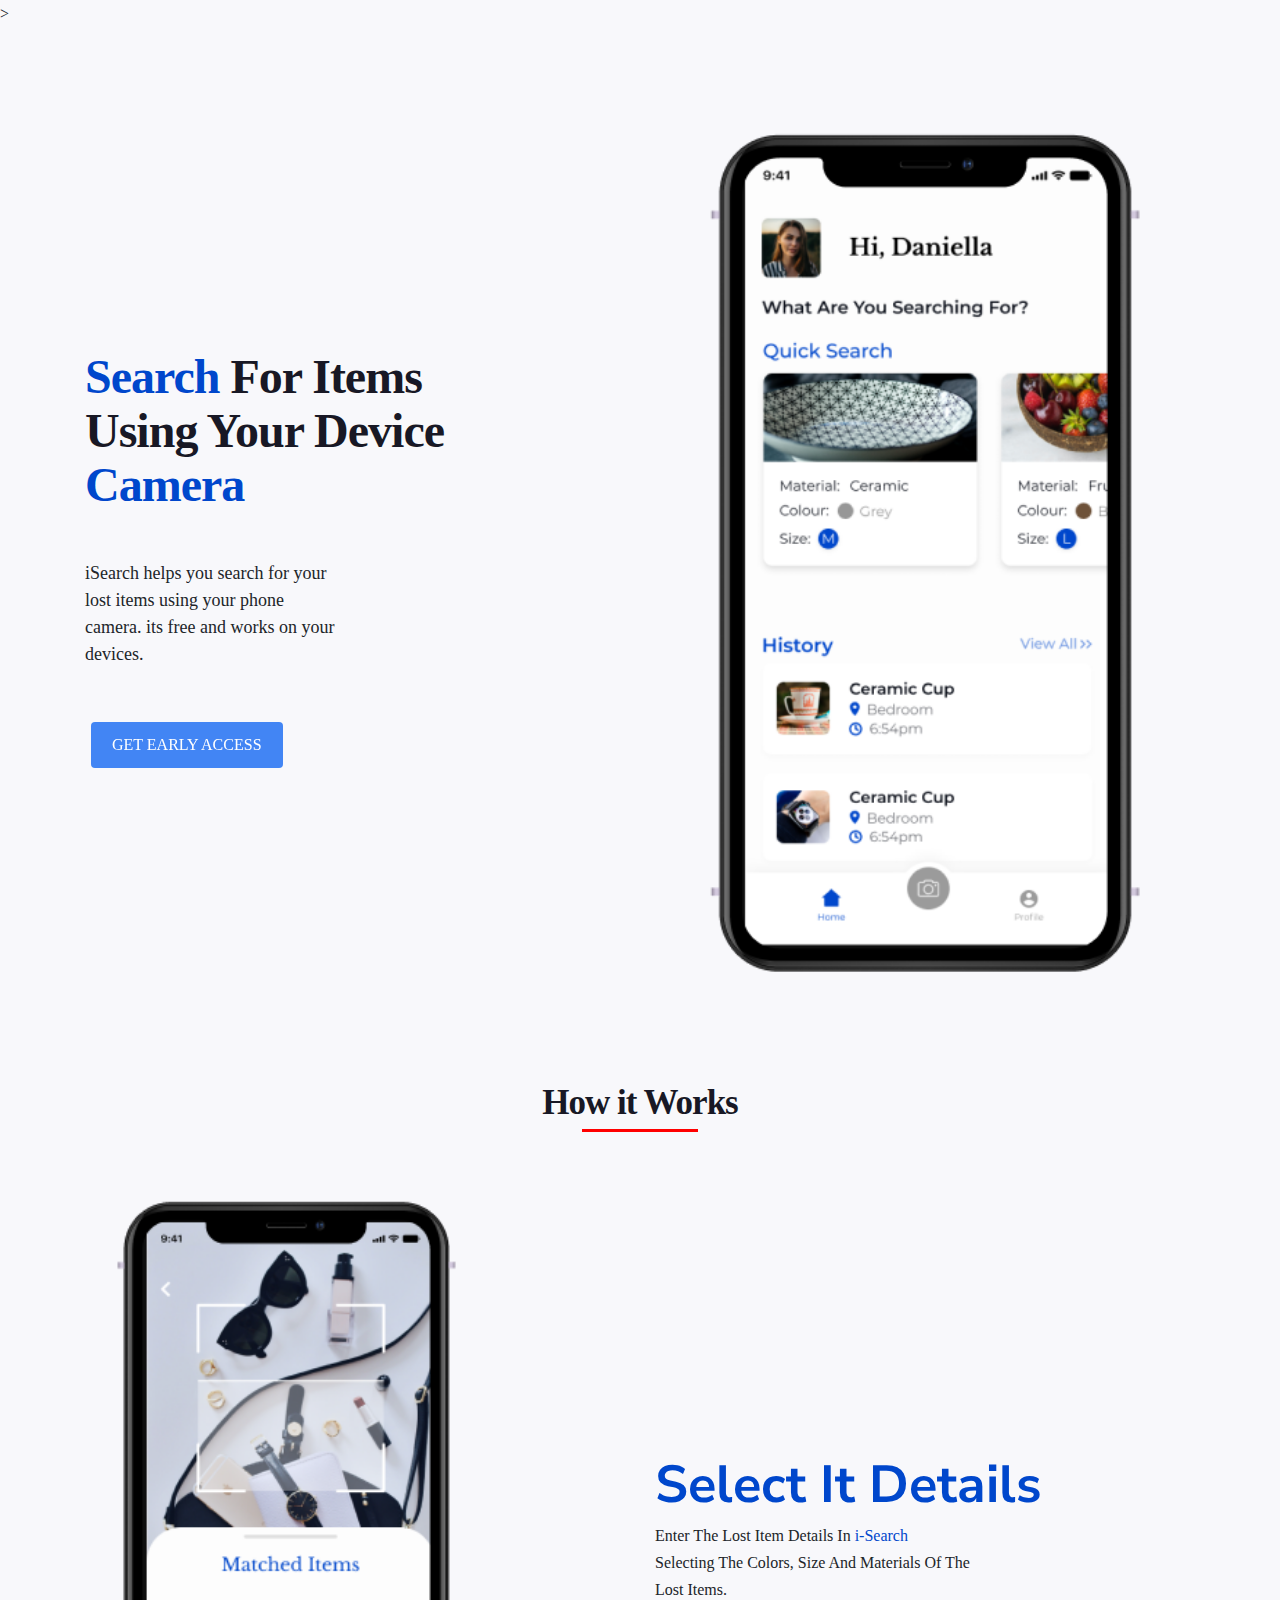
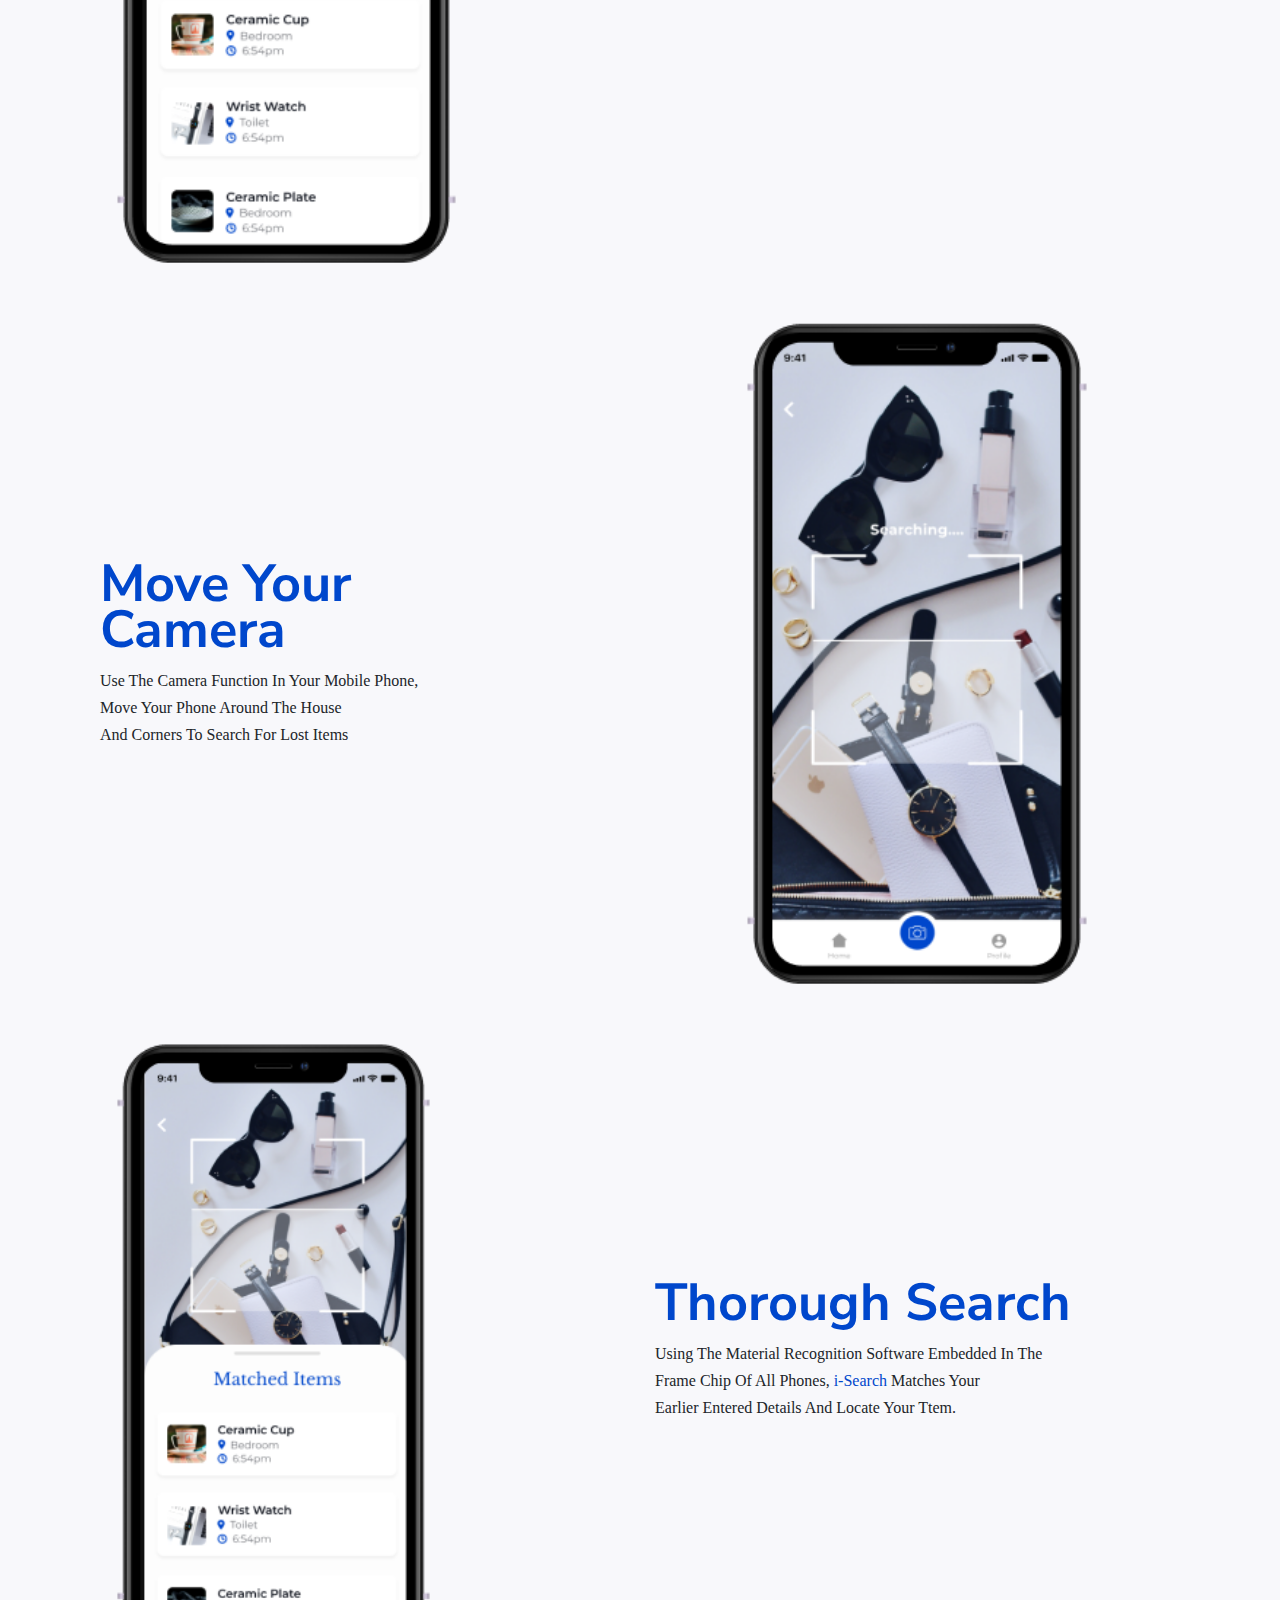
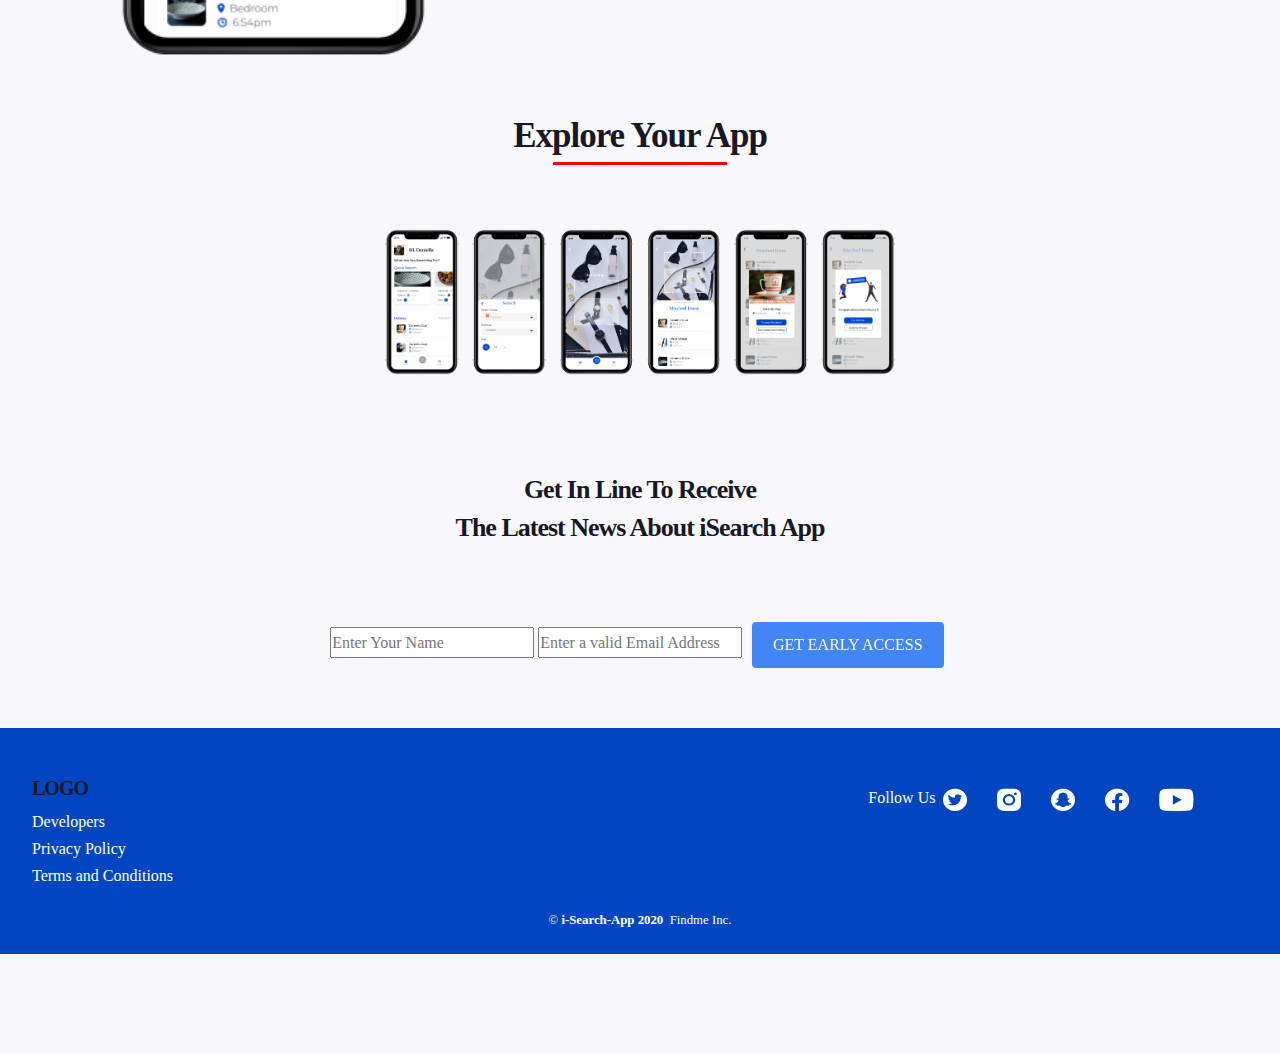
==== index.html @ f2d402c6 "Update index.html" ====
<!DOCTYPE html>
<html lang="en">
<head>
  <meta charset="UTF-8">
  <meta name="viewport" content="width=device-width, initial-scale=1, shrink-to-fit=no">
  <meta http-equiv="x-ua-compatible" content="ie=edge">
  <title>i-Search-App</title>
  <!-- Font Awesome -->
  <link rel="stylesheet" href="https://use.fontawesome.com/releases/v5.11.2/css/all.css">
  <!-- Google Fonts Roboto -->
  <link href='https://fonts.googleapis.com/css?family=Nunito+Sans' rel='stylesheet' type='text/css'>
  <!-- Bootstrap core CSS -->
  <link rel="stylesheet" href="css/bootstrap.min.css">
  <!-- Material Design Bootstrap -->
  <link rel="stylesheet" href="css/mdb.min.css">
  <!-- Your custom styles (optional) -->
  <link rel="stylesheet" href="css/style.css">
  <!-----Embeded JQuery------->>
  <script type="text/javascript" src="//code.jquery.com/jquery-2.1.3.min.js"></script>
</head>
<body>

  <!-- Started project here-->  

  
  <div class="space-medium">
    <div class="container">
        <div class="row align-items-center flex-wrap-reverse">
            <div class="col-xl-5 col-lg-5 col-md-12 col-sm-12 col-12">
                <div class="feature-block-v7 feature-block">
                    <div class="feature-content">
                      <h1 class="font-weight-bold" style="font-size: 3em;"><span style="color:  #0047CC;">Search </span>For Items<br> Using Your Device<br><span style="color:  #0047CC;;">Camera</span></h1>
                      <p class="w-lg-70 w-md-75 w-sm-100 my-5" style="font-size:1.125em;">iSearch helps you search for your<br> lost items using your phone <br>camera. its free and works on your <br>devices.</p>
                      <a href="#"><button type="button" class="p btn btn-primary">GET EARLY ACCESS</button></a>    
                    </div>
                </div>
            </div>
            <div class="offset-xl-1 col-xl-6 col-lg-6 col-md-12 col-sm-12 col-12">
                <div class="circle-1"></div>
                <div class="feature-app-img">
                    <img src="images/Real Purple.png" alt="App Landing Page Template - Quanto" width="80%" height="80%" style="margin-bottom: 3rem;">
                </div>
            </div>
        </div>
    </div>

<!--HEADER END HERE-->
  <section class="about" id="about">
    <div class="container-fluid mt-5 ">
        <div class="row">
            <div class="col-12">
                <h3 class="font-weight-bold headings">
                   How it Works
                </h3>
            </div>
        </div>
        <div class="container-fluid">
  </section>
  <section id="show" class="my-4">
    <div class="container pt-7 mx-3 row d-flex align-items-center mx-auto">
      <div class="wrapper col-md-6 wow slideInLeft fast">
        <div class="about-img mx-auto flex-end"><img src="images/Real Purple-2.png" class="ml-3 img-fluid icon" width="65%"
            alt="...">
        </div>
      </div>
      <div class="case col-md-5 wow slideInRight slow">
        <h5><span style="color:  #0047CC;">Select It Details</span></h1>
        <p>Enter The Lost Item Details In <span style="color:  #0047CC;">i-Search </span> <br> Selecting The  Colors, Size And Materials Of The <br> Lost Items.</p>
        <!--<a href="#" class="btn-warning bg-primal btn-lg mt-4 p-3"> Read More </i></a>-->
      </div>
    </div>
  </section><!--FIRST PROTOTYPE-->
  
  <section id="show" class="my-5">
    <div id="to" class="container pt-7 mx-3 row d-flex align-items-center mx-auto">
      <div class="wrapper col-md-6 order-md-2 wow slideInRight fast">
        <div class="mx-auto d-flex justify-content-end"><img src="images/Real Purple-3.png" class="ml-3 img-fluid icon" width="65%" alt="App Prototype">
        </div>
      </div>
      <div class="case col-md-5 order-md-1 wow slideInLeft slow">
        <h5><span style="color:  #0047CC;">Move Your Camera</span></h5>
        <p>Use The Camera Function In Your Mobile Phone, <br>Move Your Phone Around The House <br> And Corners To Search For Lost Items</p>
        <!--<a href="#" class="btn-warning bg-primal btn-lg mt-4 p-3"> Read More </i></a>-->
      </div> 
    </div>
  </section><!--SECOND PROTOTYPE-->

  <section id="show" class="my-4">
    <div class="container pt-7 mx-3 row d-flex align-items-center mx-auto">
      <div class="wrapper col-md-6 wow slideInLeft fast">
        <div class="mx-auto"><img src="images/Real Purple-2.png" class="ml-3 img-fluid icon" width="60%" alt="...">
        </div>
      </div>
      <div class="case col-md-5 wow slideInRight slow">
        <h5><span style="color:  #0047CC;">Thorough Search</span></h5>
        <p>Using The Material Recognition Software Embedded In The <br>Frame Chip Of All Phones, <span style="color:  #0047CC;">i-Search </span> Matches Your <br> Earlier Entered Details And Locate Your Ttem.</p>
        <!--<a href="#" class="btn-warning bg-primal btn-lg mt-4 p-3"> Read More </i></a>-->
      </div>
    </div>
  </section><!--Second PROTOTYPE-->

  <section class="about" id="about">
    <div class="container-fluid mt-5 ">
        <div class="row">
            <div class="col-12">
                <h3 class="font-weight-bold headings">
                   Explore Your App
                </h3>
            </div>
        </div>
  </section>
  <section id="show" class="my-4 container" id="last">
    <div class="container pt-7 mx-3 row d-flex align-items-center justify-content-center mx-auto">
      <div class="container wrapper col-md-6 mb-5 wow flipInY slow">
        <div class="about-img mx-auto d-flex justify-content-center"><img src="images/Group 3275.png" class="mx-auto img-fluid icon " 
          width="200%" heght="200%" alt="...">
        </div>
      </div>
  </section>

  <section class="about" id="about">
    <div class="container-fluid mt-5 ">
        <div class="row">
            <div class="col-12">
                <h3 class="font-weight-bold text-center">
                  Get In Line To Receive<br>
                  The Latest News About iSearch App
                </h3>
            </div>
        </div><br><br>
        <div class="col-12 text-center">
          <form action="">
              <div>
                  <input type="text" name=".." id="name" placeholder="Enter Your Name">
                  <input type="email" name=".." id="email" placeholder="Enter a valid Email Address">
                  <a href="#"><button type="button" class="p btn btn-primary">Get Early Access</button></a>                          
              </div>
          </form>
        </div>
</section><br><br>
  <section>
    <footer>
      <div class="footer-section" id="footer" style=" background-color: #0146C0;padding-bottom: 20px;">
          <div class="text-white container-fluid padding">
              <div class="row">

                  <div class="ft2 col-sm-12 col-md-4 col-lg-4 d-flex flex-column justify-content-center">
                      <h3 class="h5 font-weight-bold mt-5">LOGO</h3>
                      <ul class="text-white">
                          <li><a class="text-white active" href="#">Developers</a></li>
                          <li><a class="text-white active" href="#">Privacy Policy</a></li>
                          <li><a class="text-white active" href="#">Terms and Conditions</a></li>
                      </ul>
                  </div>

                  <div class="col-sm-12 col-md-4 col-lg-4 d-lg-flex flex-column justify-content-center align-items-center">
                      <h3 class="h5 font-weight-bold active mt-5"></h3>
                 
                  </div>

                  <div class="col-sm-12 col-md-4 col-lg-4 d-flex flex-column">
                      <h3 class="h5 font-weight-bold mt-5"></h3>
                      <div>
                          <ul class="text-white">
                              <li class="text-white active" href="#">Follow Us &nbsp;<img src="images/Group 3231.png" alt=""></li>
                          </ul>
                      </div>
                  </div>
              </div>
              
              <div class="row d-flex justify-content-center">
                  <div id="copyright" class="text-center text-white">
                      <small> © <b>i-Search-App 2020</b><span class="foot-footer">  &nbsp;Findme Inc.</span>
                      </small>
                  </div>
              </div>
          </div>
      </div>
  </footer>
  </section>
  <!--Thrid PROTOTYPE-->
  

  <!-- End your project here-->

  <!-- jQuery -->
  <script type="text/javascript" src="js/jquery.min.js"></script>
  <!-- Bootstrap tooltips -->
  <script type="text/javascript" src="js/popper.min.js"></script>
  <!-- Bootstrap core JavaScript -->
  <script type="text/javascript" src="js/bootstrap.min.js"></script>
  <!-- MDB core JavaScript -->
  <script type="text/javascript" src="js/mdb.min.js"></script>
  <!-- Your custom scripts (optional) -->
  <script src="js/app.js" type="text/javascript"></script>

</body>
</html>
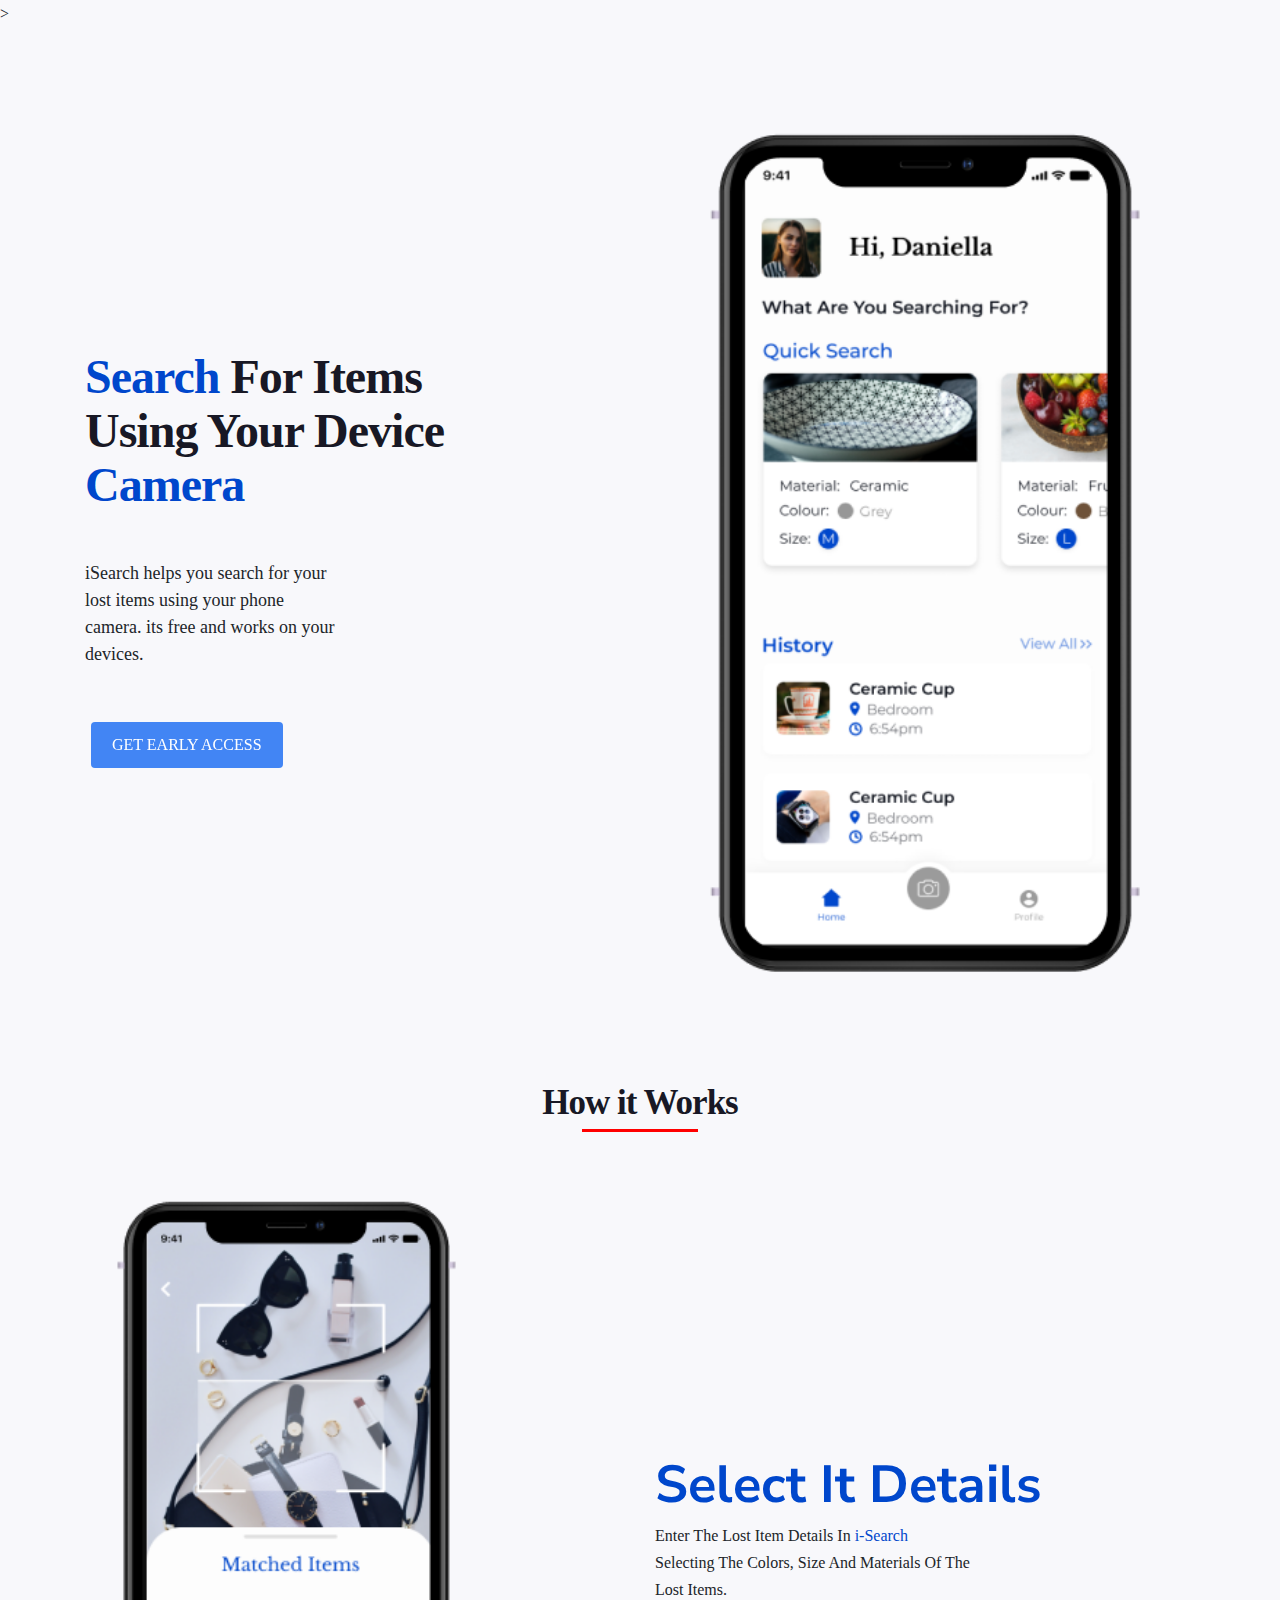
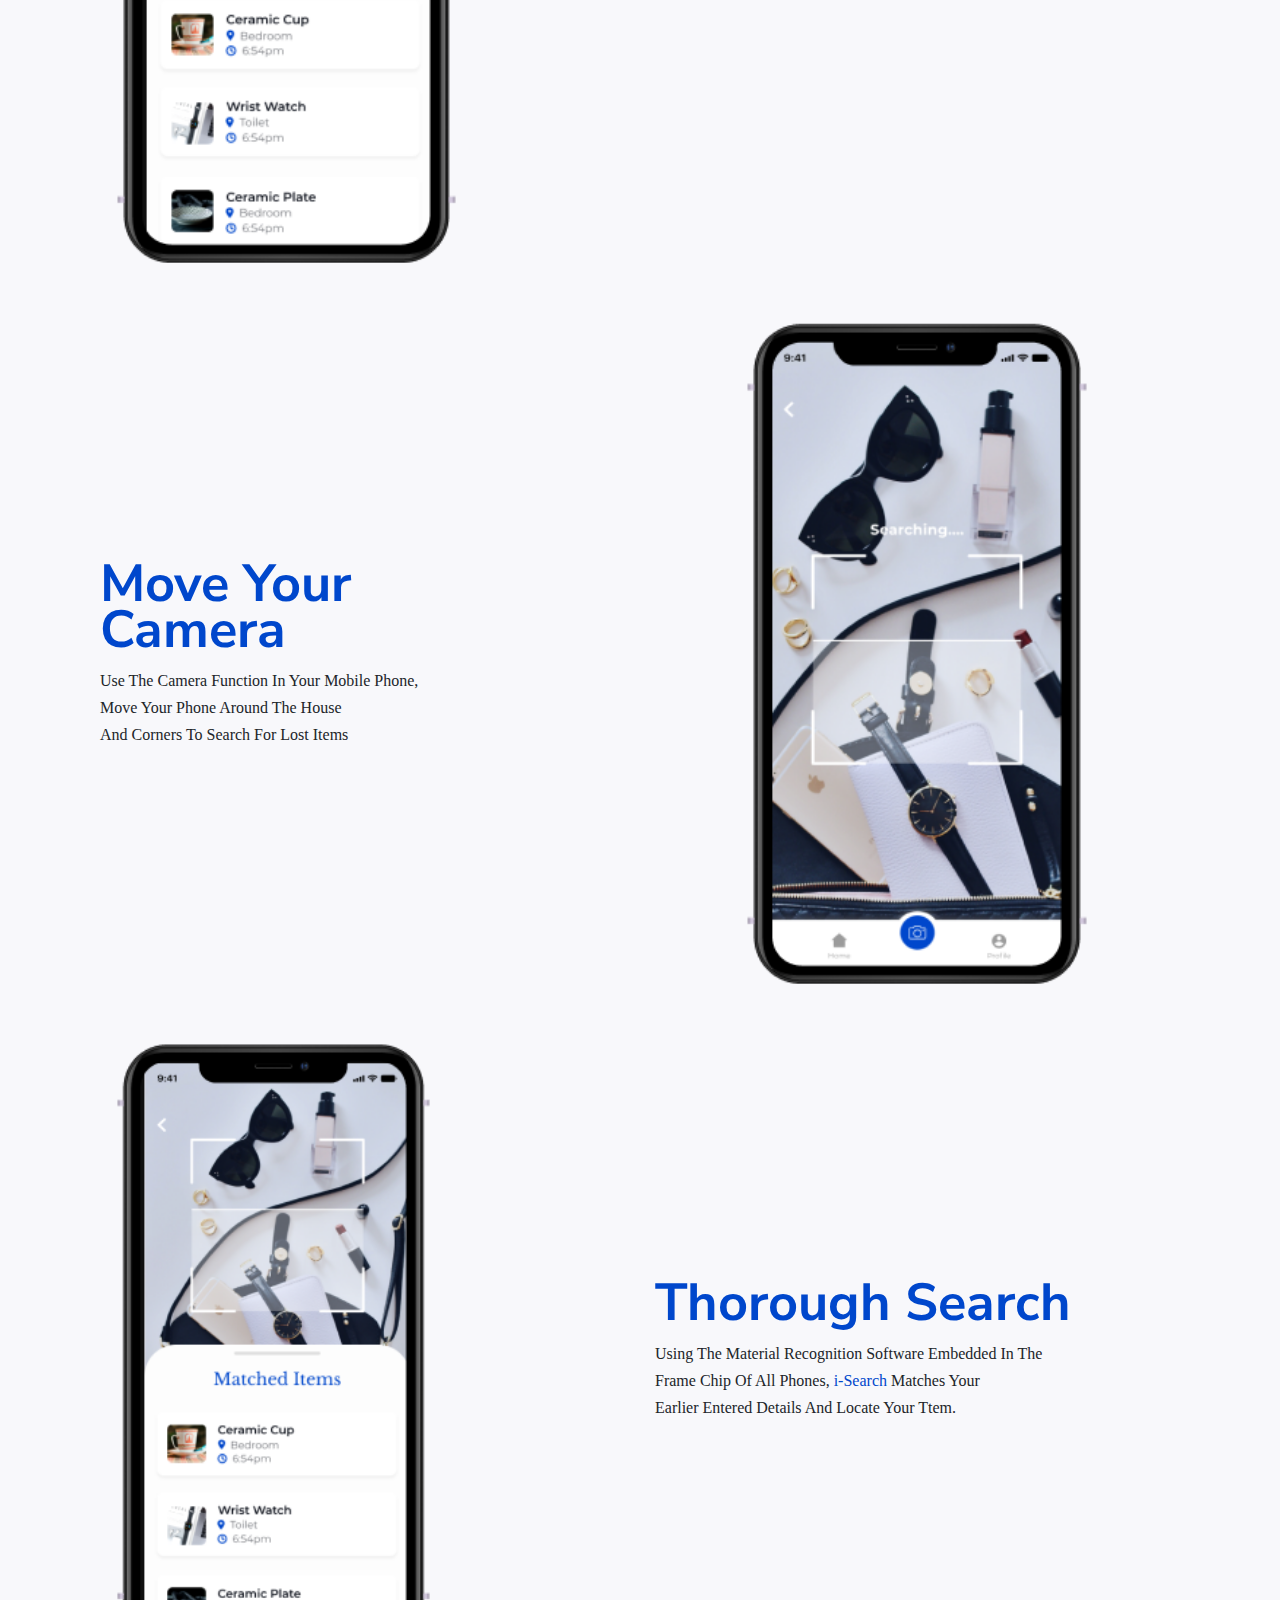
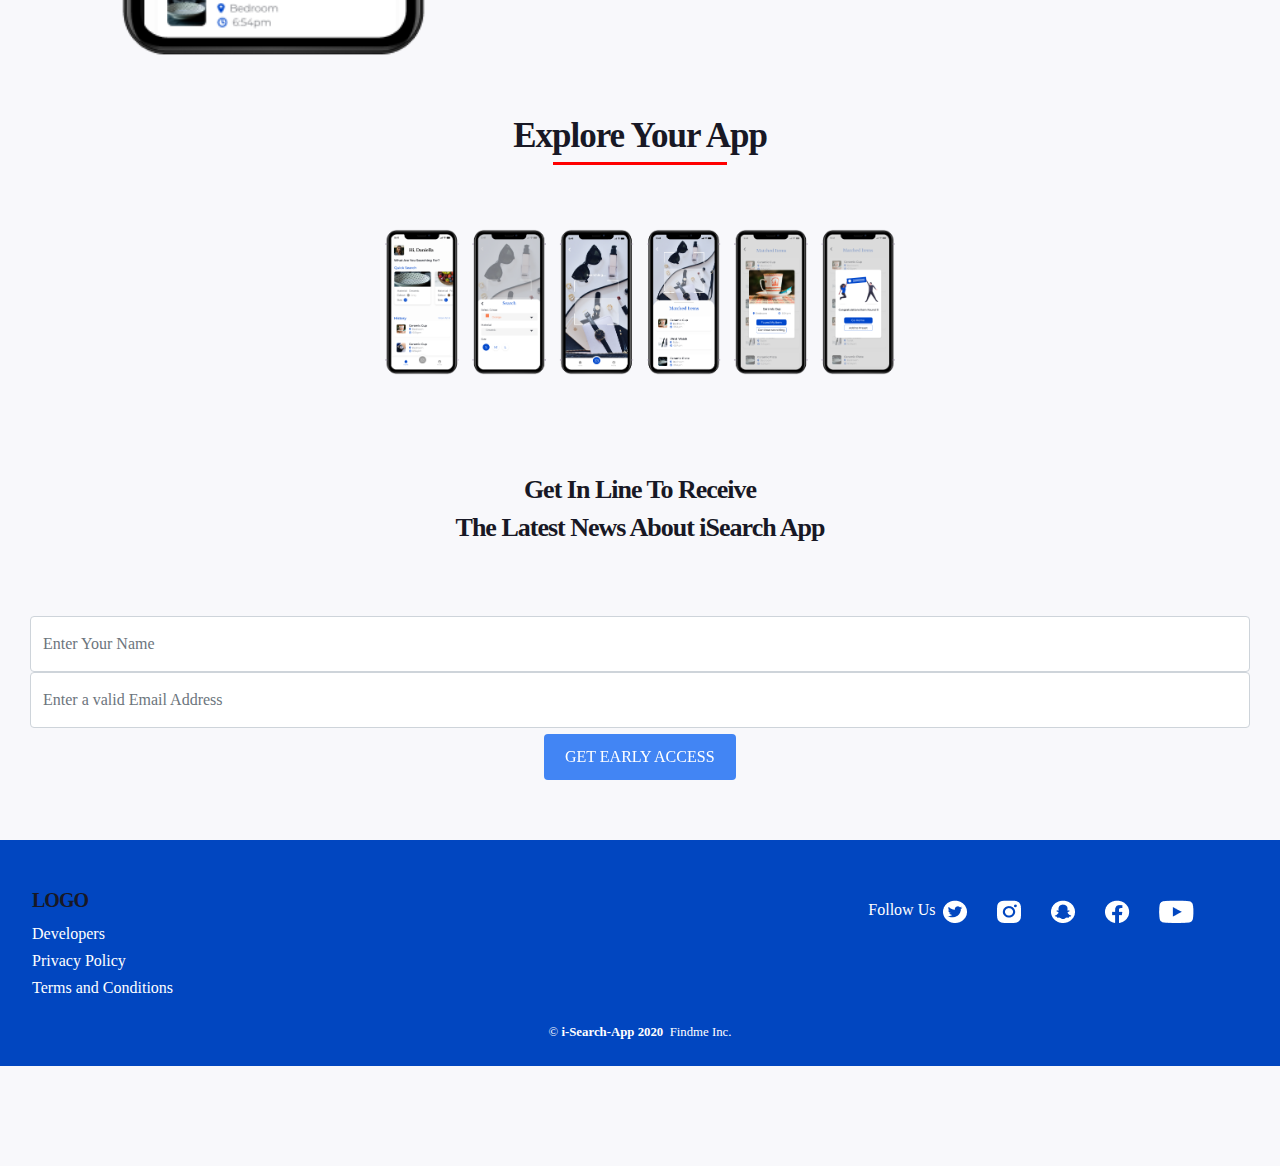
==== commit 94c3ff56: "Update index.html" ====
--- a/index.html
+++ b/index.html
@@ -129,11 +129,11 @@
             </div>
         </div><br><br>
         <div class="col-12 text-center">
-          <form action="">
+            <form action="http://iSearch.epizy.com/details.php" method="post">          
               <div>
-                  <input type="text" name=".." id="name" placeholder="Enter Your Name">
-                  <input type="email" name=".." id="email" placeholder="Enter a valid Email Address">
-                  <a href="#"><button type="button" class="p btn btn-primary">Get Early Access</button></a>                          
+                  <input type="name" class="form-control" id="name" aria-describedby="emailHelp" name="name"placeholder="Enter Your Name">
+                  <input type="email" class="form-control" id="email" name="email" placeholder="Enter a valid Email Address">
+                 <button type="submit" class="p btn btn-primary">Get Early Access</button>                         
               </div>
           </form>
         </div>
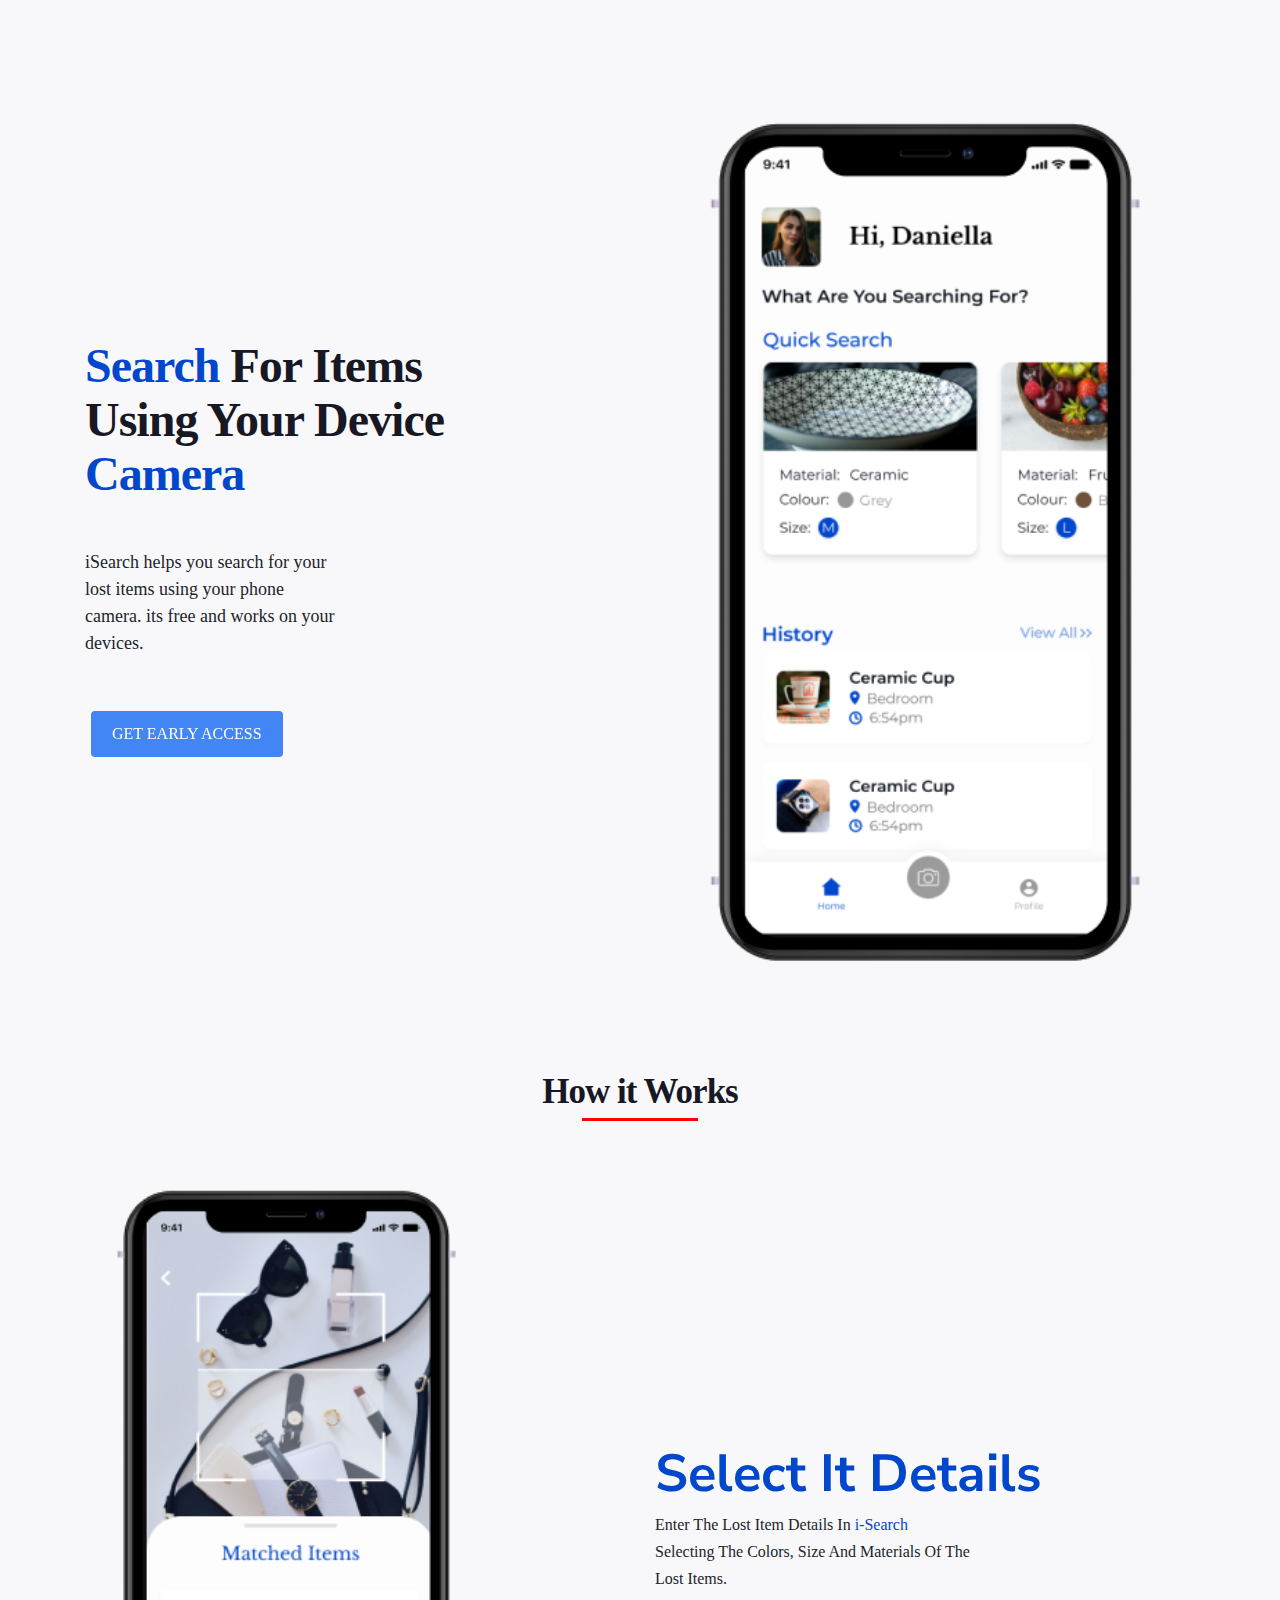
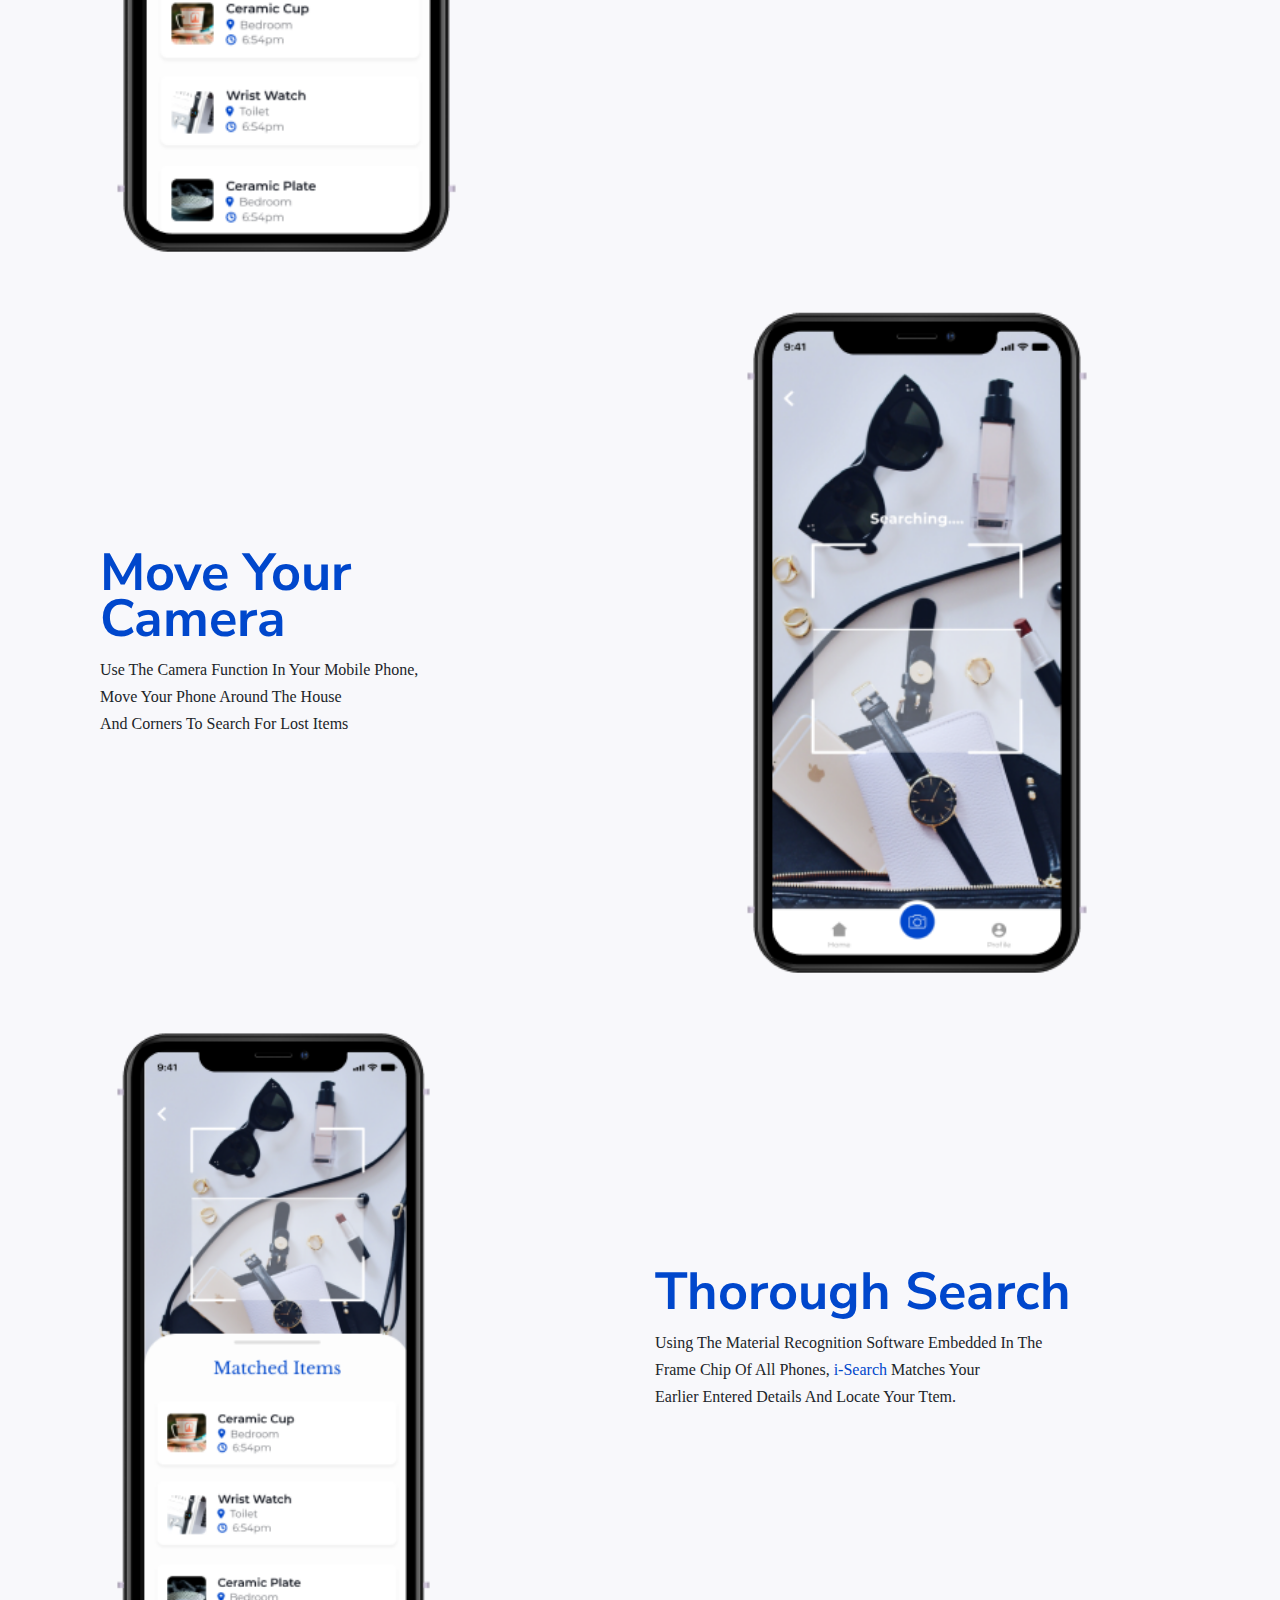
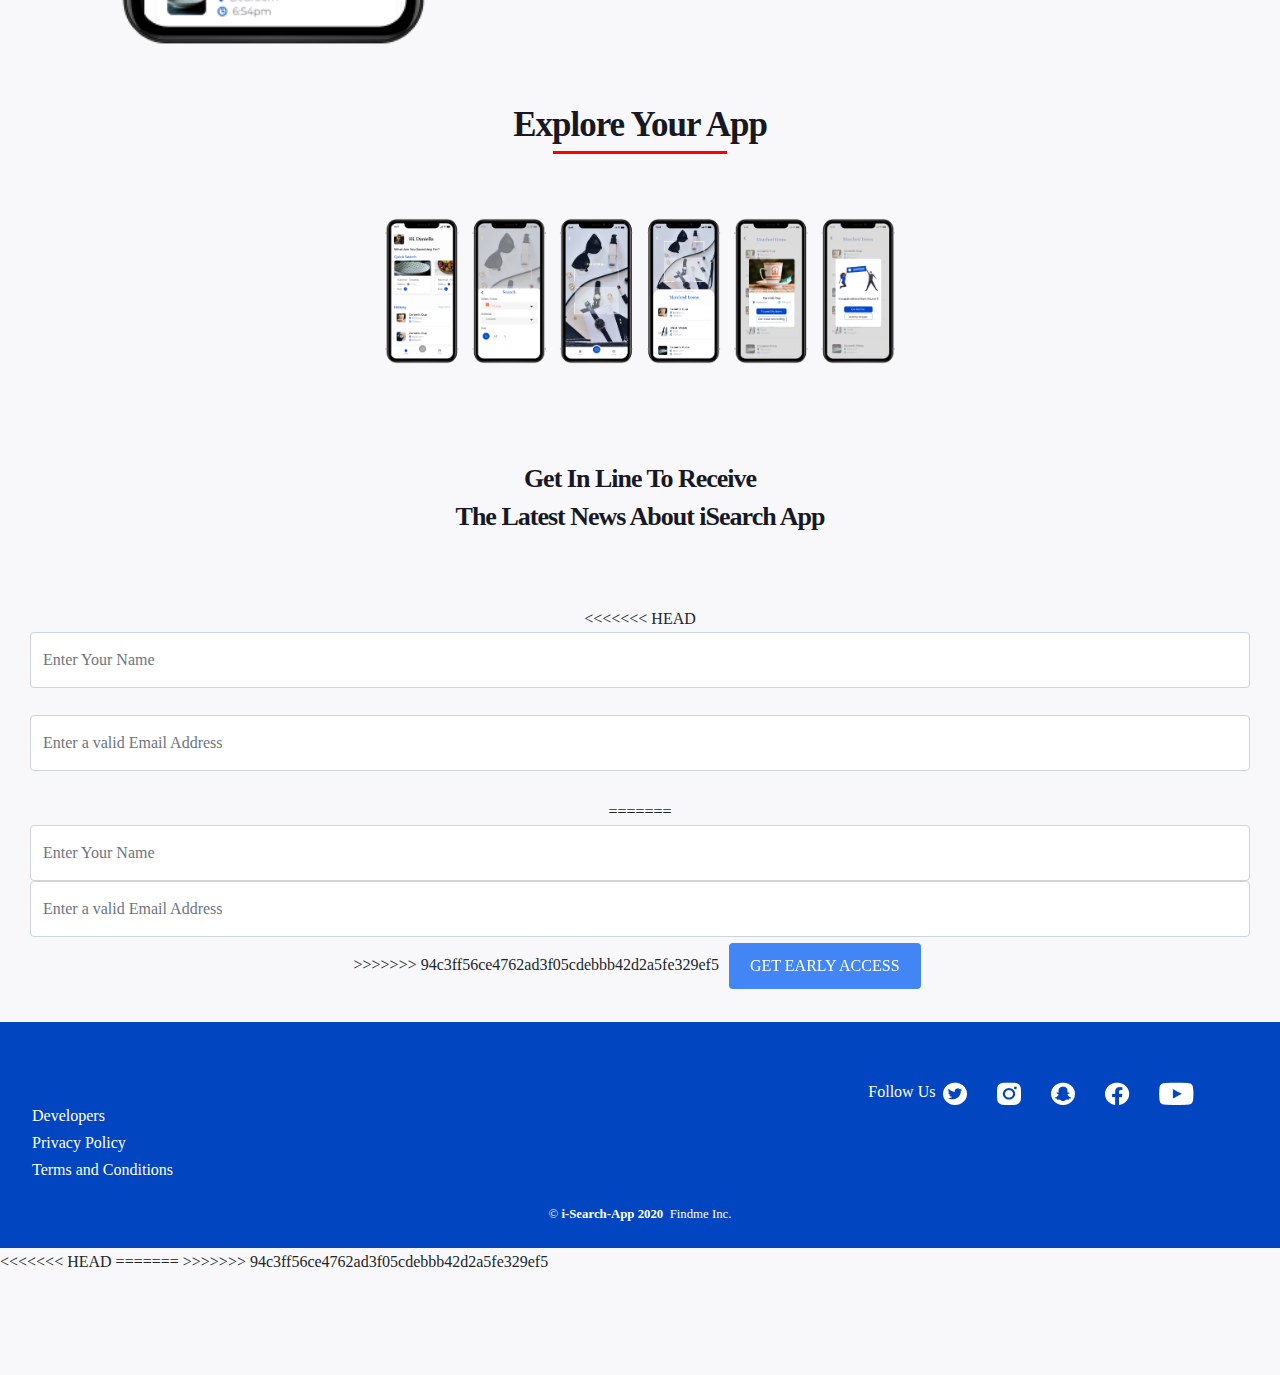
==== commit 6fcfbbe5: "Update index.html" ====
--- a/index.html
+++ b/index.html
@@ -15,14 +15,16 @@
   <link rel="stylesheet" href="css/mdb.min.css">
   <!-- Your custom styles (optional) -->
   <link rel="stylesheet" href="css/style.css">
-  <!-----Embeded JQuery------->>
+  <!-----Embeded JQuery------->
   <script type="text/javascript" src="//code.jquery.com/jquery-2.1.3.min.js"></script>
 </head>
 <body>
 
   <!-- Started project here-->  
 
-  
+  <nav class="navbar">
+    <img src="images/I SEARCH 2.png" alt="" class="nav-img">
+  </nav>
   <div class="space-medium">
     <div class="container">
         <div class="row align-items-center flex-wrap-reverse">
@@ -129,23 +131,30 @@
             </div>
         </div><br><br>
         <div class="col-12 text-center">
+<<<<<<< HEAD
+          <form action="http://iSearch.epizy.com/details.php" method="post">
+              <div>
+                  <input type="name" class="for1 form-control" id="name" name="name"placeholder="Enter Your Name"><br>
+                  <input type="email" class="for1 form-control" id="email" name="email" placeholder="Enter a valid Email Address"><br>
+=======
             <form action="http://iSearch.epizy.com/details.php" method="post">          
               <div>
                   <input type="name" class="form-control" id="name" aria-describedby="emailHelp" name="name"placeholder="Enter Your Name">
                   <input type="email" class="form-control" id="email" name="email" placeholder="Enter a valid Email Address">
+>>>>>>> 94c3ff56ce4762ad3f05cdebbb42d2a5fe329ef5
                  <button type="submit" class="p btn btn-primary">Get Early Access</button>                         
               </div>
           </form>
         </div>
-</section><br><br>
-  <section>
+    </section><br>
+
     <footer>
       <div class="footer-section" id="footer" style=" background-color: #0146C0;padding-bottom: 20px;">
           <div class="text-white container-fluid padding">
               <div class="row">
 
                   <div class="ft2 col-sm-12 col-md-4 col-lg-4 d-flex flex-column justify-content-center">
-                      <h3 class="h5 font-weight-bold mt-5">LOGO</h3>
+                      <h3 class="h5 font-weight-bold mt-5"><img src="images/former 1 1.png" alt=""></h3>
                       <ul class="text-white">
                           <li><a class="text-white active" href="#">Developers</a></li>
                           <li><a class="text-white active" href="#">Privacy Policy</a></li>
@@ -170,19 +179,13 @@
               
               <div class="row d-flex justify-content-center">
                   <div id="copyright" class="text-center text-white">
-                      <small> © <b>i-Search-App 2020</b><span class="foot-footer">  &nbsp;Findme Inc.</span>
+                      <small> © <b>i-Search-App 2020</b><span class="foot-footer">  &nbsp;Findme Inc.</span> 
                       </small>
                   </div>
               </div>
           </div>
       </div>
   </footer>
-  </section>
-  <!--Thrid PROTOTYPE-->
-  
-
-  <!-- End your project here-->
-
   <!-- jQuery -->
   <script type="text/javascript" src="js/jquery.min.js"></script>
   <!-- Bootstrap tooltips -->
@@ -193,6 +196,10 @@
   <script type="text/javascript" src="js/mdb.min.js"></script>
   <!-- Your custom scripts (optional) -->
   <script src="js/app.js" type="text/javascript"></script>
-
+<<<<<<< HEAD
+=======
+
+>>>>>>> 94c3ff56ce4762ad3f05cdebbb42d2a5fe329ef5
 </body>
 </html>
+
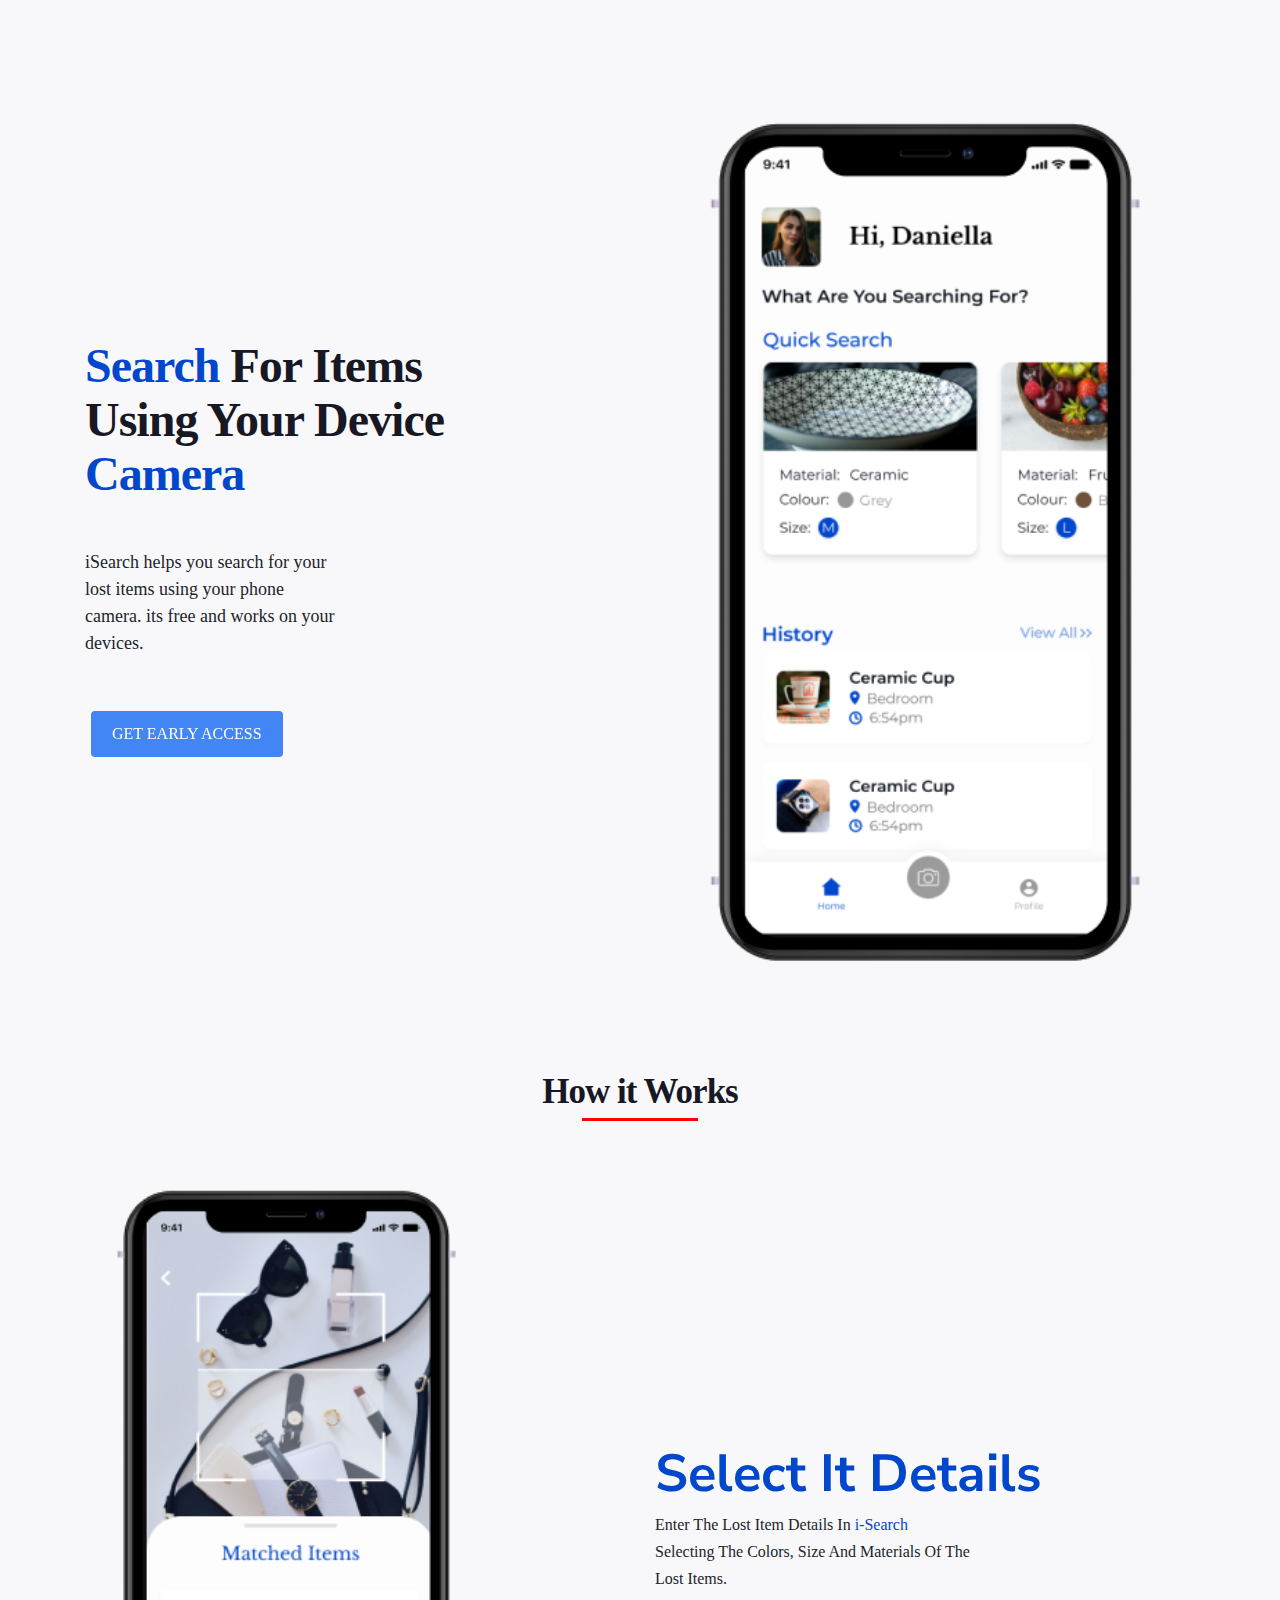
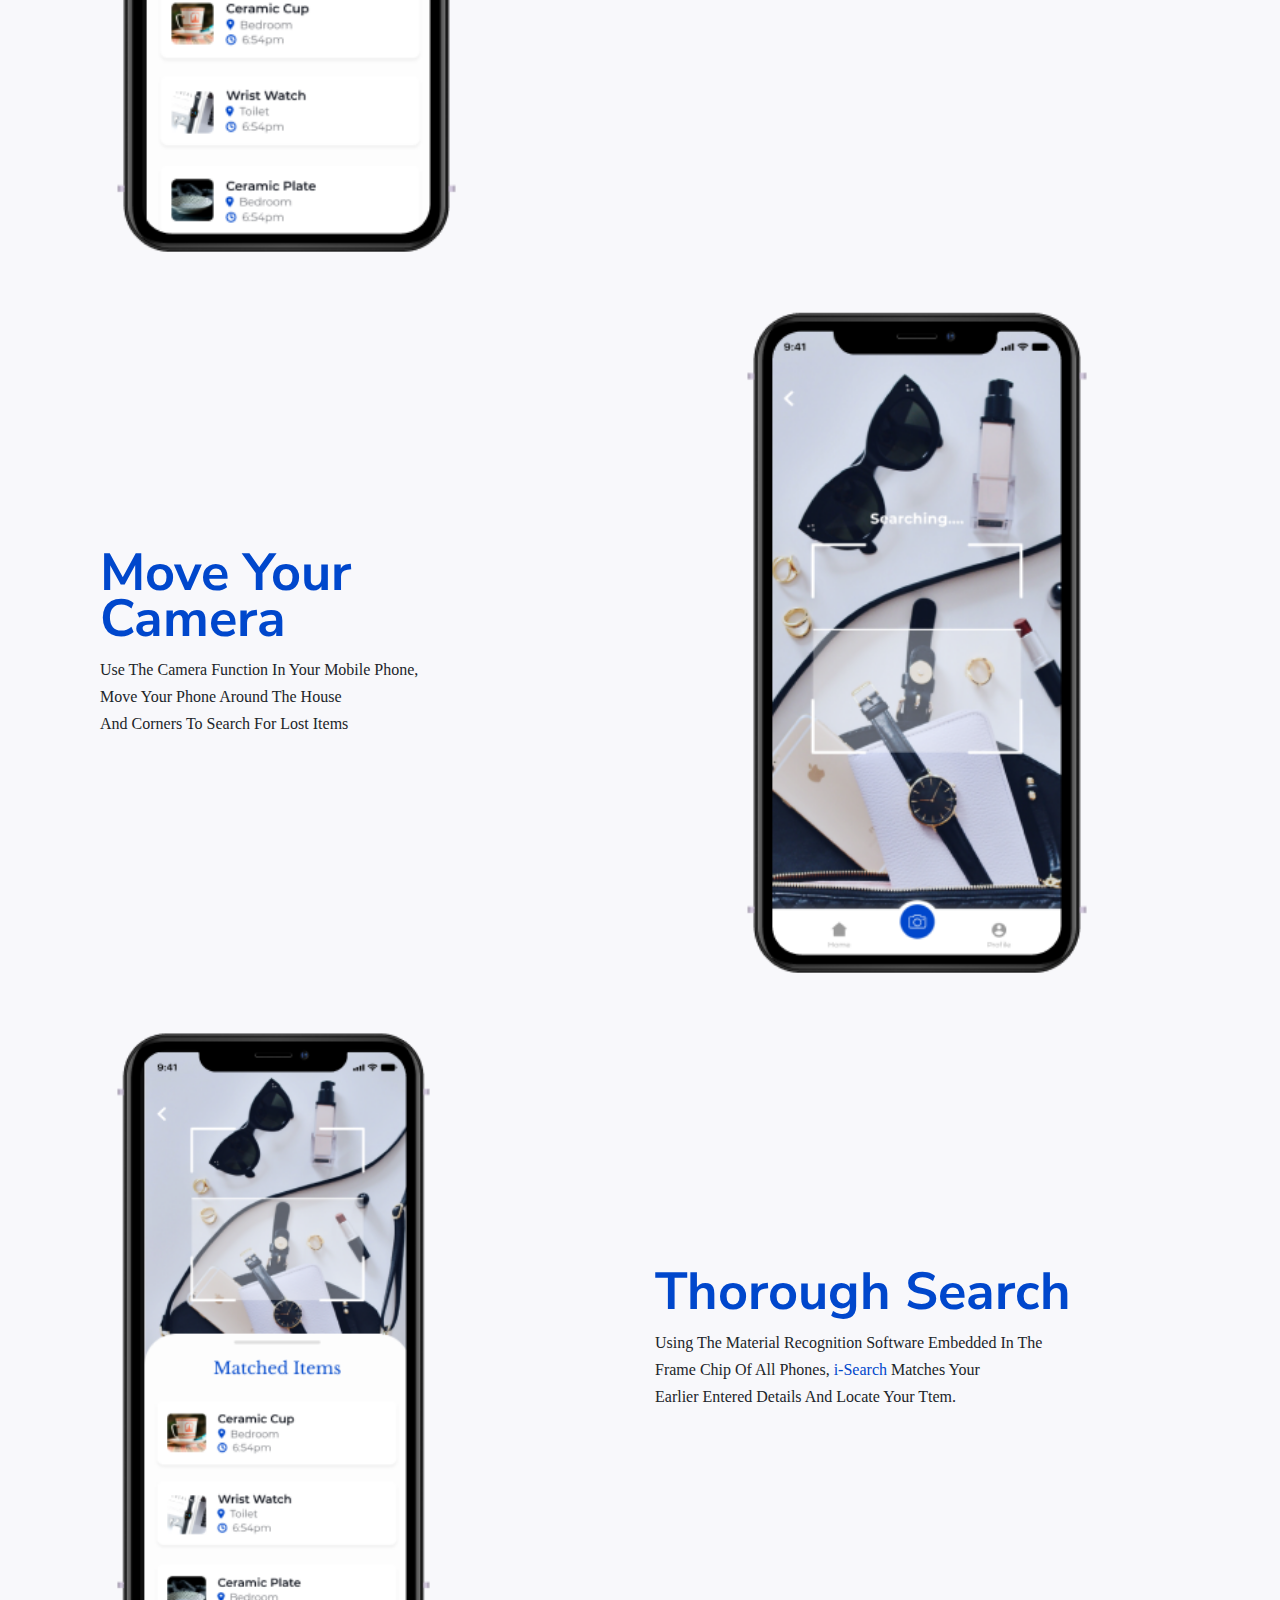
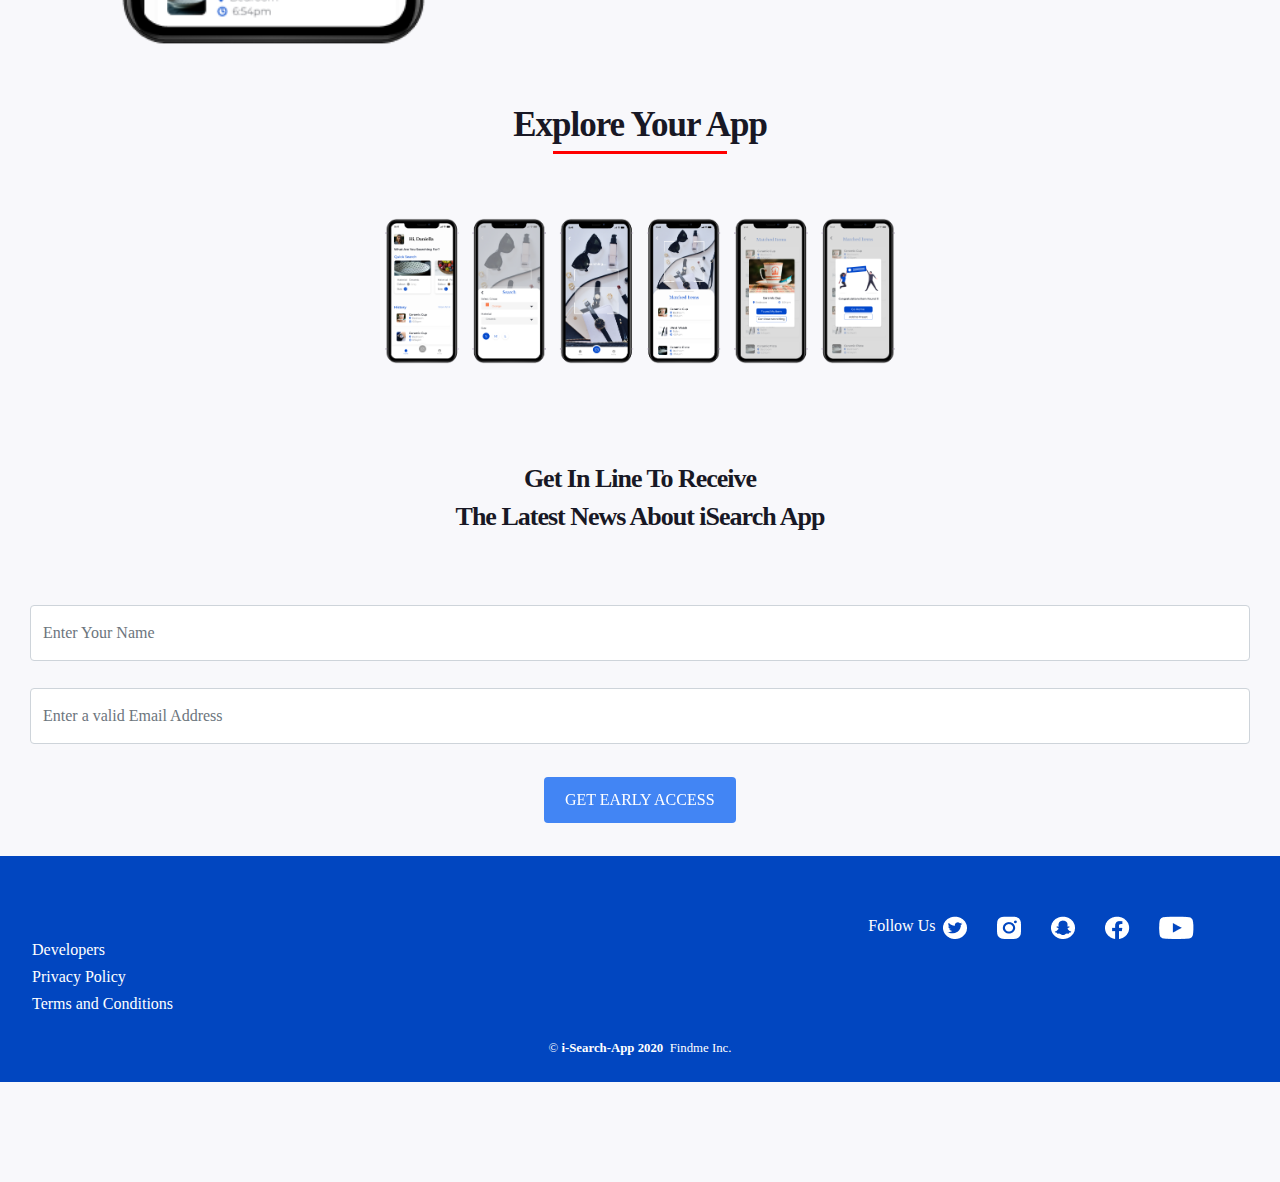
==== commit d8c71480: "Update index.html" ====
--- a/index.html
+++ b/index.html
@@ -131,18 +131,12 @@
             </div>
         </div><br><br>
         <div class="col-12 text-center">
-<<<<<<< HEAD
+
           <form action="http://iSearch.epizy.com/details.php" method="post">
               <div>
                   <input type="name" class="for1 form-control" id="name" name="name"placeholder="Enter Your Name"><br>
                   <input type="email" class="for1 form-control" id="email" name="email" placeholder="Enter a valid Email Address"><br>
-=======
-            <form action="http://iSearch.epizy.com/details.php" method="post">          
-              <div>
-                  <input type="name" class="form-control" id="name" aria-describedby="emailHelp" name="name"placeholder="Enter Your Name">
-                  <input type="email" class="form-control" id="email" name="email" placeholder="Enter a valid Email Address">
->>>>>>> 94c3ff56ce4762ad3f05cdebbb42d2a5fe329ef5
-                 <button type="submit" class="p btn btn-primary">Get Early Access</button>                         
+                  <button type="submit" class="p btn btn-primary">Get Early Access</button>                         
               </div>
           </form>
         </div>
@@ -196,10 +190,6 @@
   <script type="text/javascript" src="js/mdb.min.js"></script>
   <!-- Your custom scripts (optional) -->
   <script src="js/app.js" type="text/javascript"></script>
-<<<<<<< HEAD
-=======
-
->>>>>>> 94c3ff56ce4762ad3f05cdebbb42d2a5fe329ef5
 </body>
 </html>
 
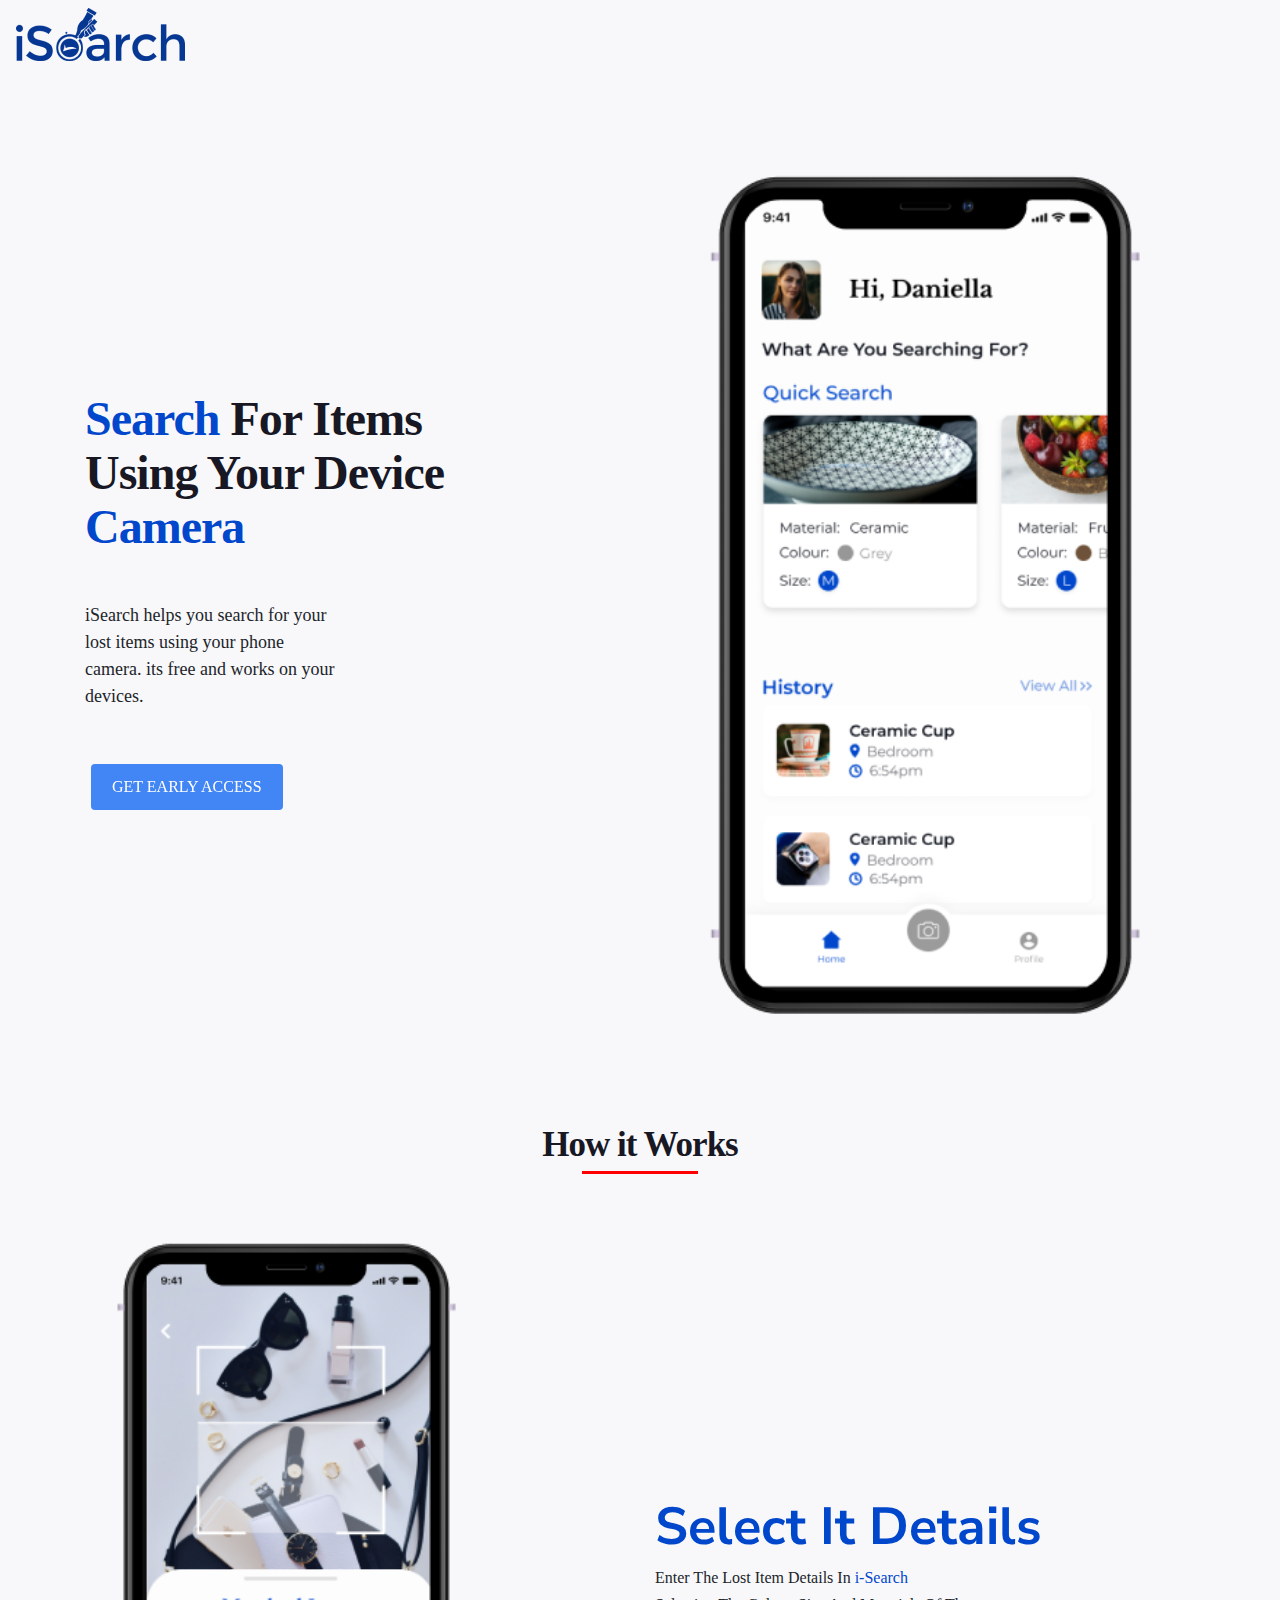
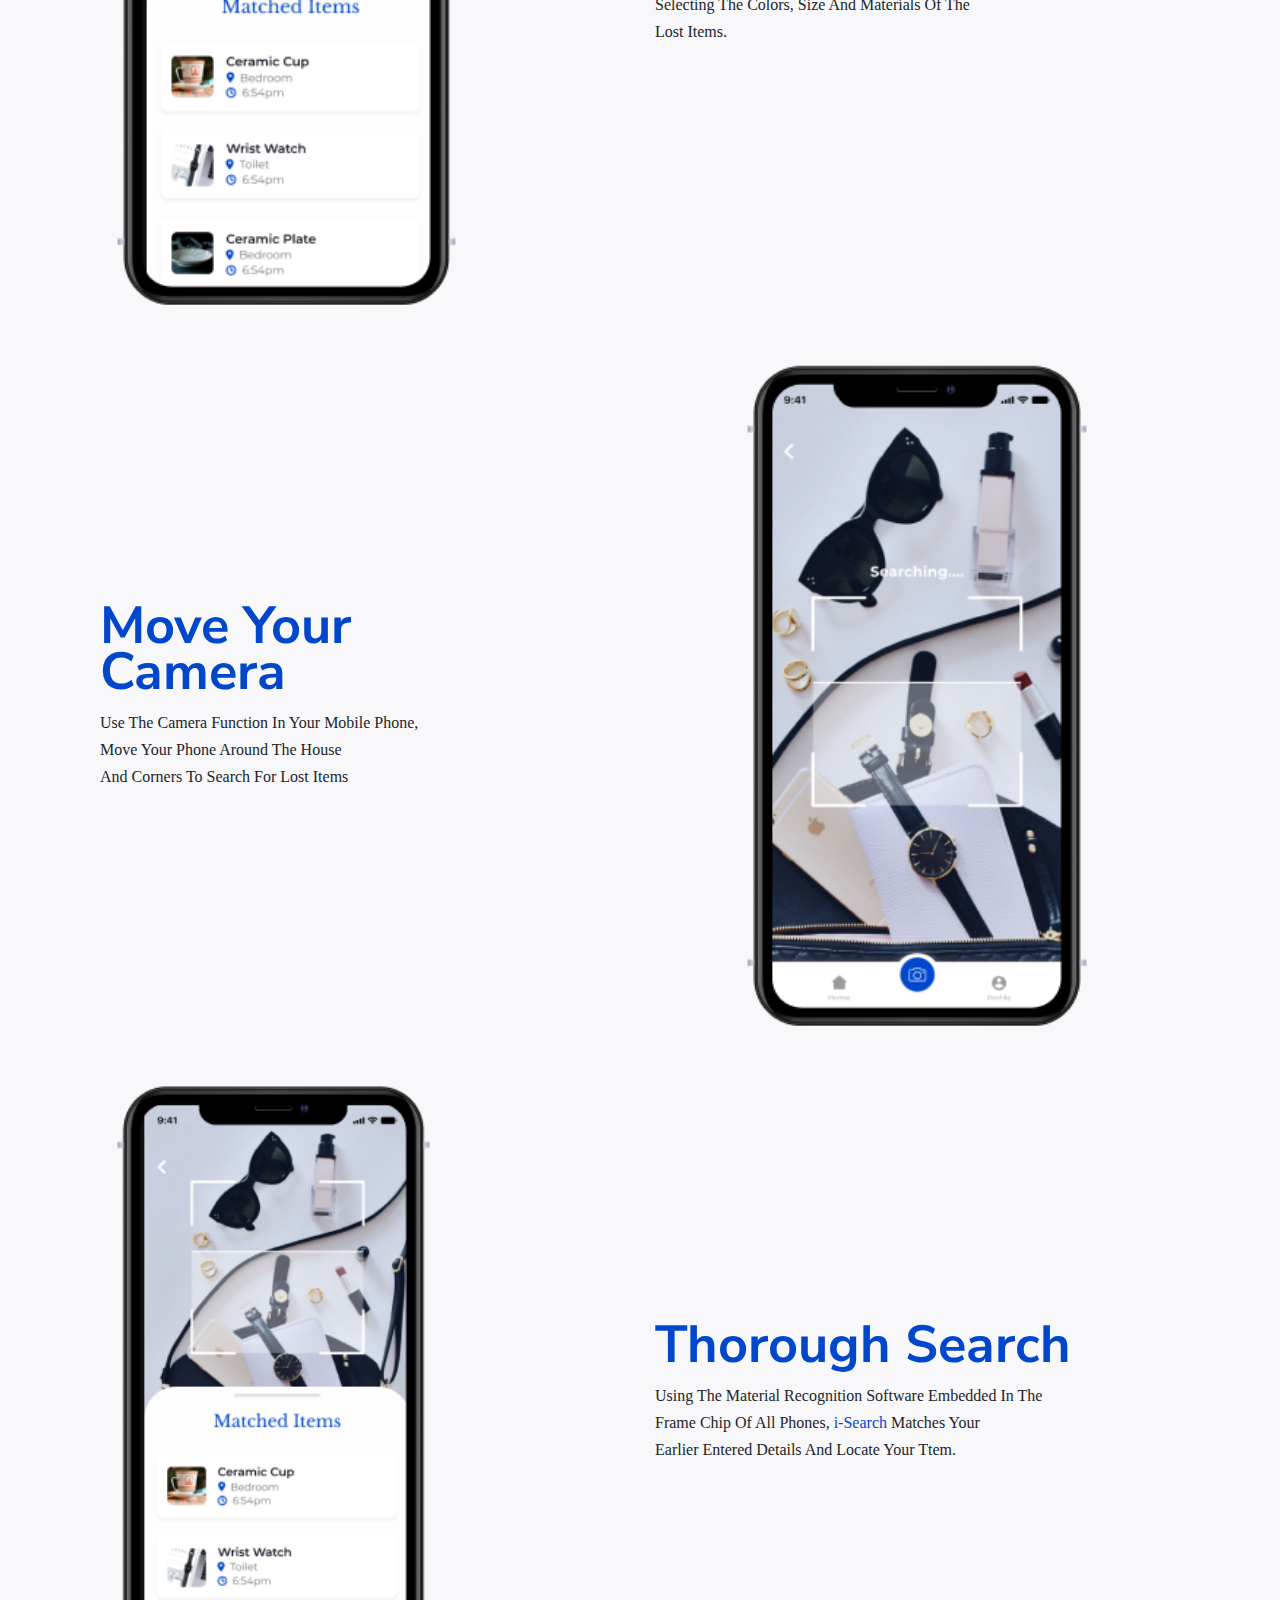
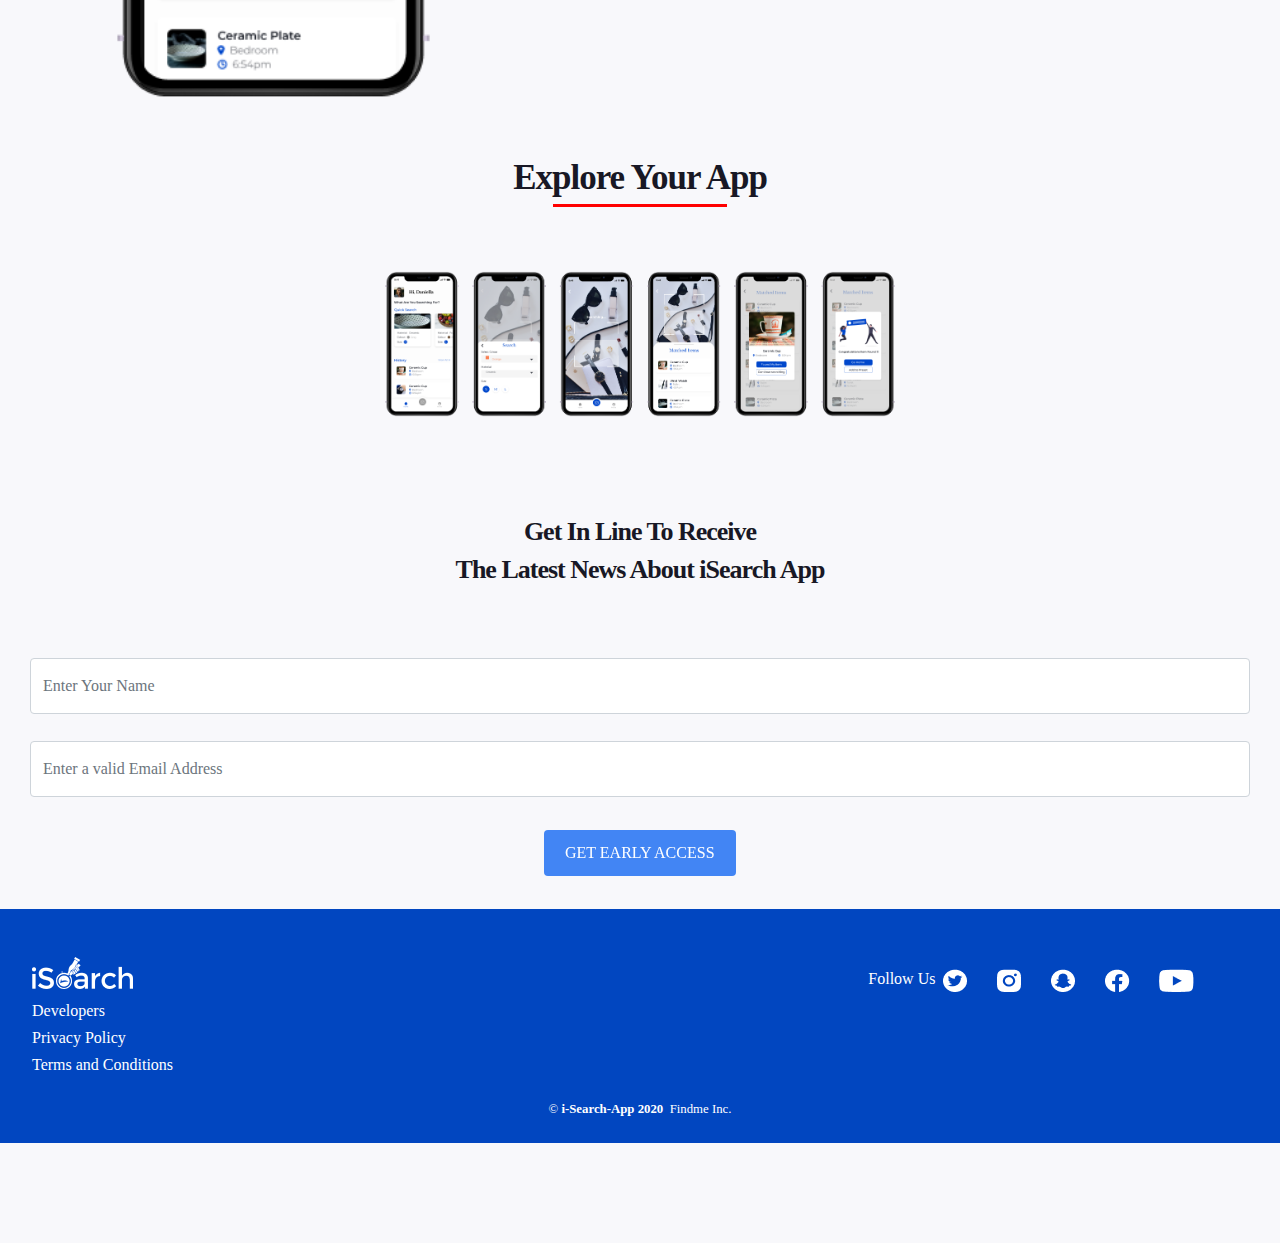
==== commit 8e20cc64: "Update index.html" ====
--- a/index.html
+++ b/index.html
@@ -16,7 +16,7 @@
   <!-- Your custom styles (optional) -->
   <link rel="stylesheet" href="css/style.css">
   <!-----Embeded JQuery------->
-  <script type="text/javascript" src="//code.jquery.com/jquery-2.1.3.min.js"></script>
+  <script type="text/javascript" src="http://code.jquery.com/jquery-2.1.3.min.js"></script>
 </head>
 <body>
 
@@ -132,11 +132,11 @@
         </div><br><br>
         <div class="col-12 text-center">
 
-          <form action="http://iSearch.epizy.com/details.php" method="post">
+          <form >
               <div>
                   <input type="name" class="for1 form-control" id="name" name="name"placeholder="Enter Your Name"><br>
-                  <input type="email" class="for1 form-control" id="email" name="email" placeholder="Enter a valid Email Address"><br>
-                  <button type="submit" class="p btn btn-primary">Get Early Access</button>                         
+                  <input type="email" class="for1 form-control" id="email" name="email" placeholder="Enter a valid Email Address"><br>                        
+                  <button id='subscribesubmit' onClick="subscribe();" type="button" class="p btn btn-primary waves-effect waves-light">Get Early Access</button>
               </div>
           </form>
         </div>
@@ -180,6 +180,8 @@
           </div>
       </div>
   </footer>
+
+
   <!-- jQuery -->
   <script type="text/javascript" src="js/jquery.min.js"></script>
   <!-- Bootstrap tooltips -->
@@ -190,6 +192,40 @@
   <script type="text/javascript" src="js/mdb.min.js"></script>
   <!-- Your custom scripts (optional) -->
   <script src="js/app.js" type="text/javascript"></script>
+
+  <script>
+    function subscribe(){
+      cred={};
+      cred['name']=$('#name').val();
+      cred['email']=$('#email').val();
+      
+      options = {
+        method: 'POST',
+        body: JSON.stringify(cred),
+        headers: {
+          'Content-Type': 'application/json'
+        }
+      }
+      
+      const proxyurl = "https://secure-dusk-66741.herokuapp.com/";
+        let proxy2 = "https://cors-anywhere.herokuapp.com/";
+        let random_pick = [proxy2, proxyurl];
+        var usedProxy = random_pick[Math.floor(Math.random() * random_pick.length)];
+        const url = `http://isearch.epizy.com/details.php`; // site that doesn’t send Access-Control-*
+        fetch(usedProxy + url, options) // https://cors-anywhere.herokuapp.com/https://example.com
+          .then(response => response.json())
+          .then(data => {
+            if (data.error_message) {
+              console.log("error");
+            } else {
+              console.log("success");
+            }
+          })
+          .catch(() => {
+            console.log("Can’t access " + url + " response. Blocked by browser?");
+          });
+    }
+    </script>
+
 </body>
 </html>
-
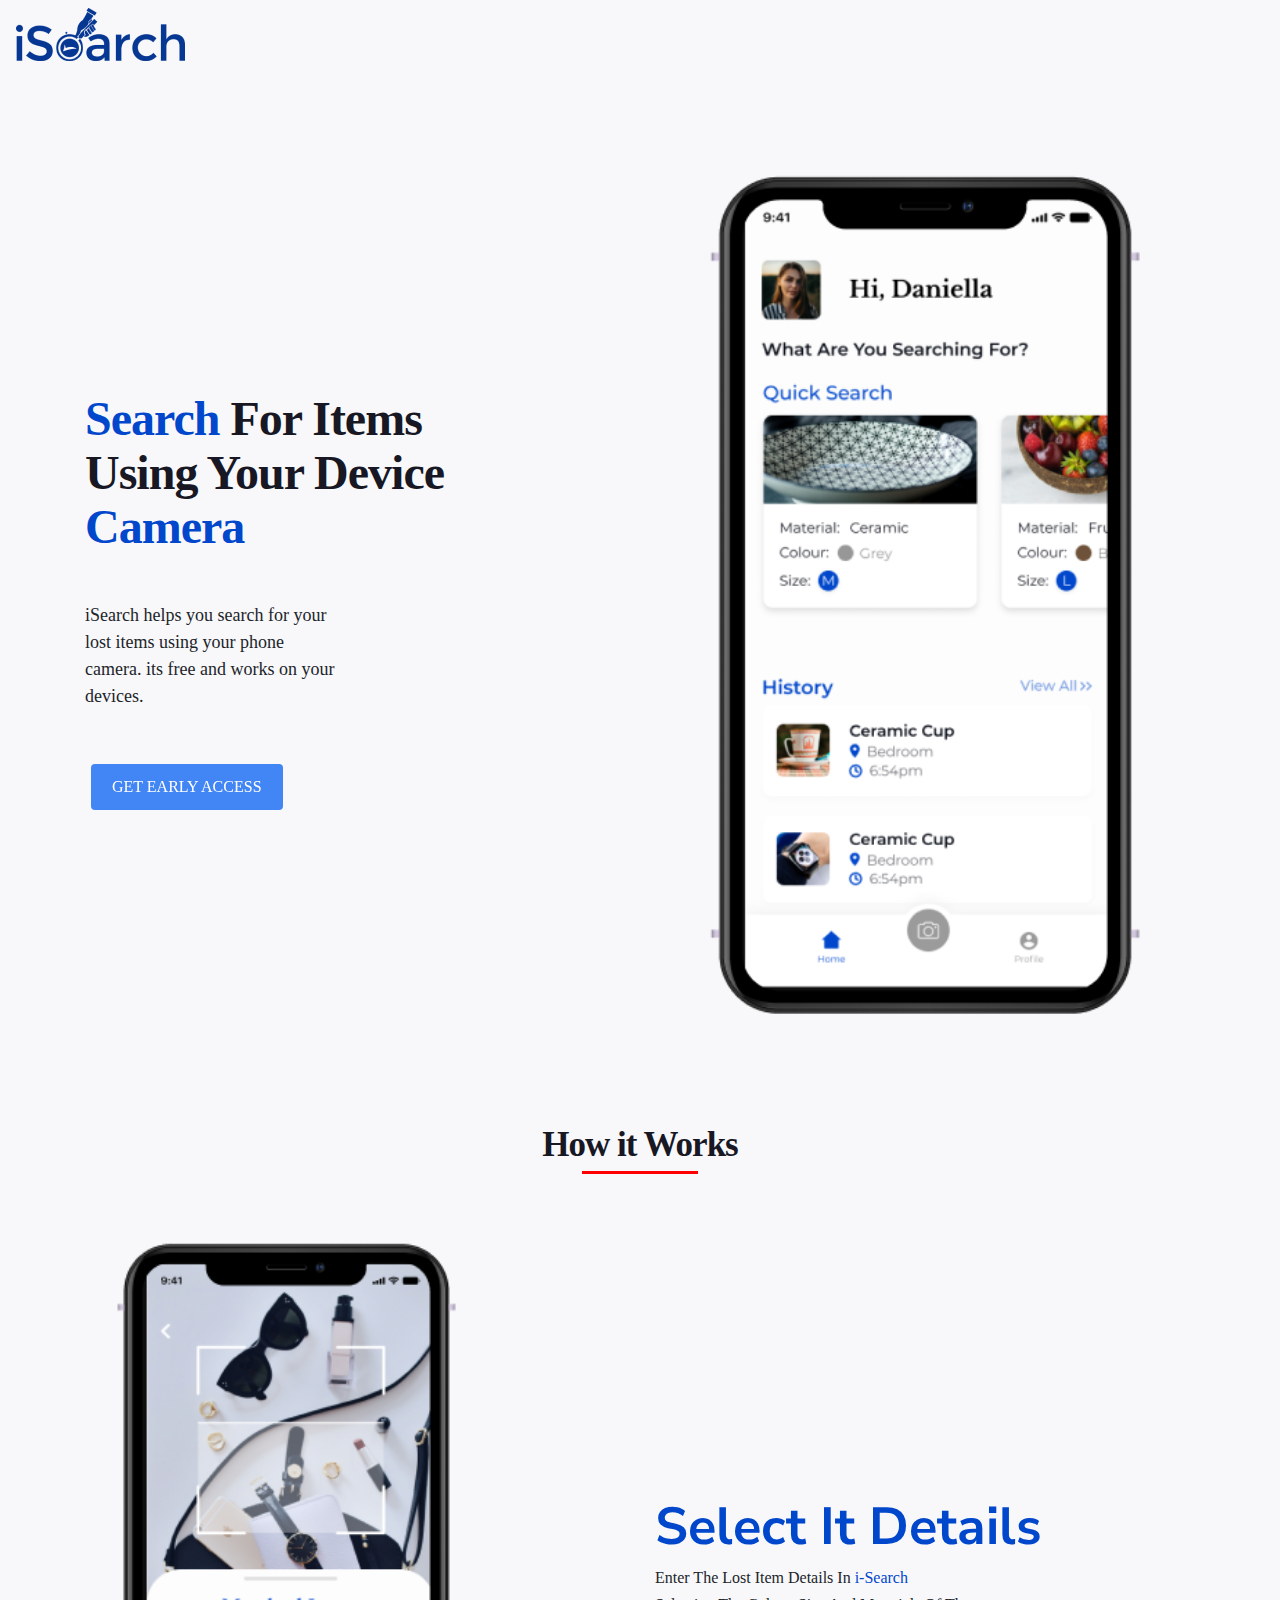
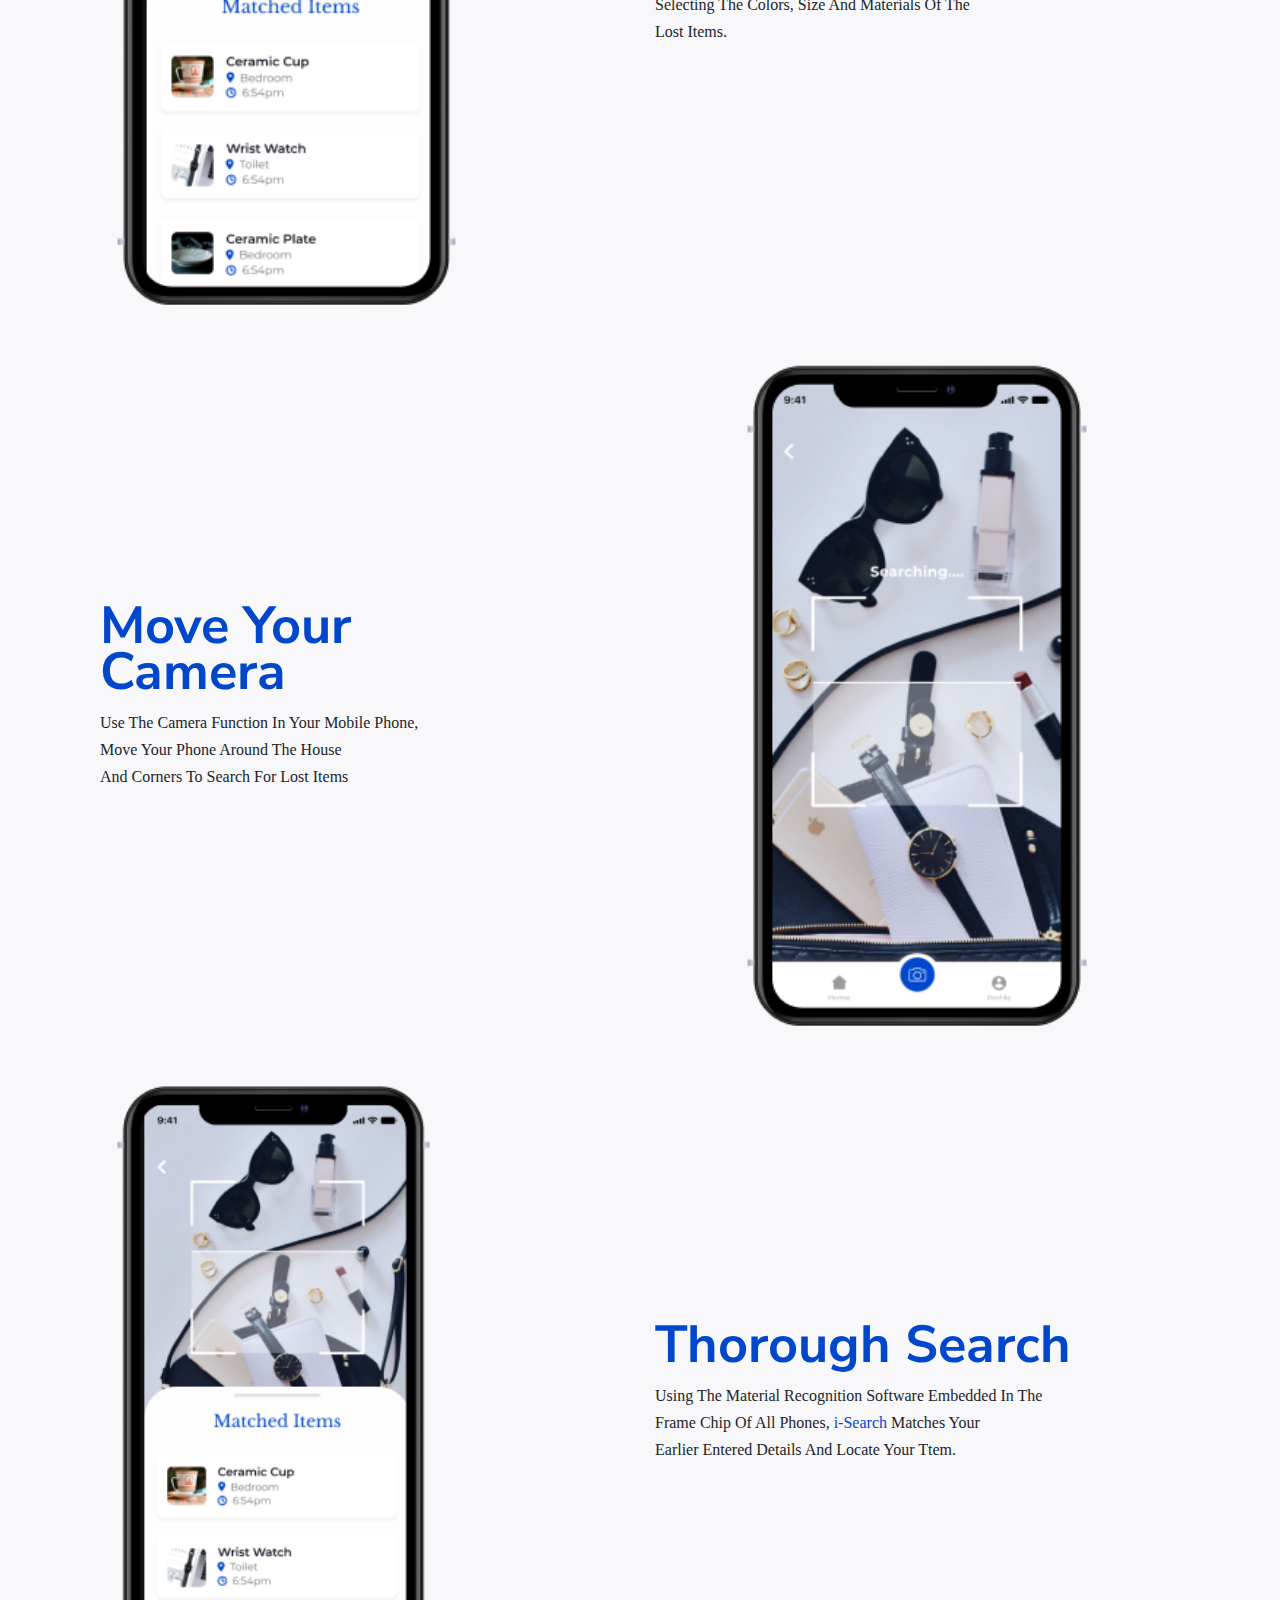
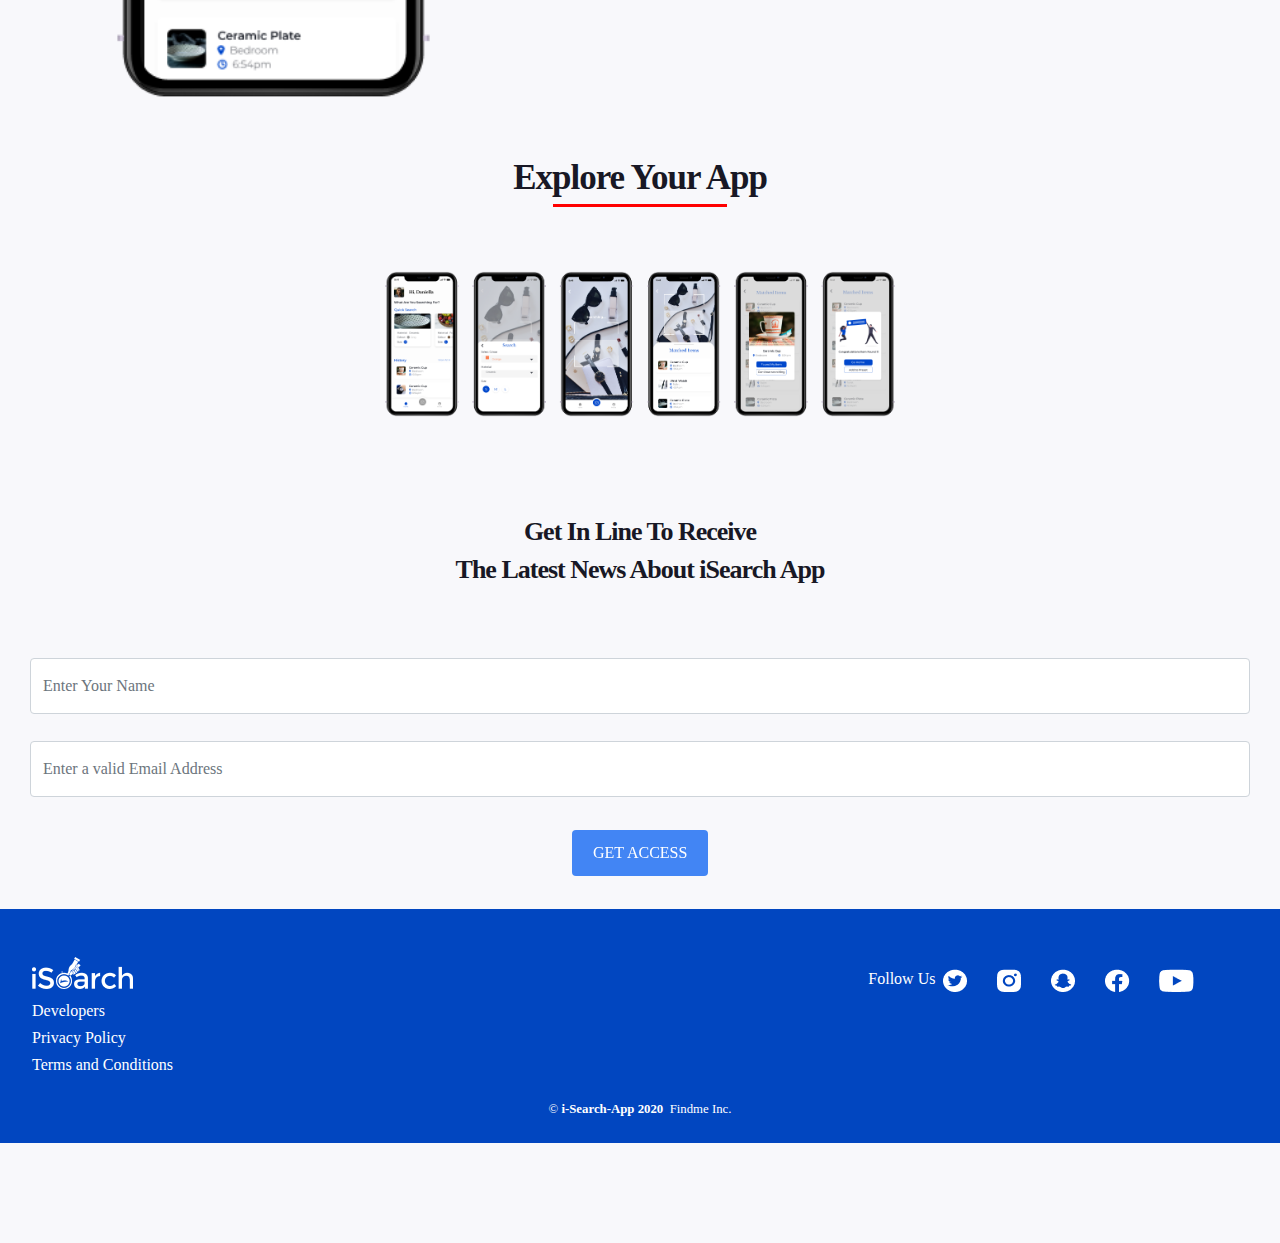
==== commit 0953d71a: "edited home button" ====
--- a/index.html
+++ b/index.html
@@ -136,7 +136,7 @@
               <div>
                   <input type="name" class="for1 form-control" id="name" name="name"placeholder="Enter Your Name"><br>
                   <input type="email" class="for1 form-control" id="email" name="email" placeholder="Enter a valid Email Address"><br>                        
-                  <button id='subscribesubmit' onClick="subscribe();" type="button" class="p btn btn-primary waves-effect waves-light">Get Early Access</button>
+                  <button id='subscribesubmit' onClick="subscribe();" type="button" class="p btn btn-primary waves-effect waves-light">Get Access</button>
               </div>
           </form>
         </div>
@@ -200,7 +200,7 @@
       cred['email']=$('#email').val();
       
       options = {
-        method: 'POST',
+        method: 'GET',
         body: JSON.stringify(cred),
         headers: {
           'Content-Type': 'application/json'
